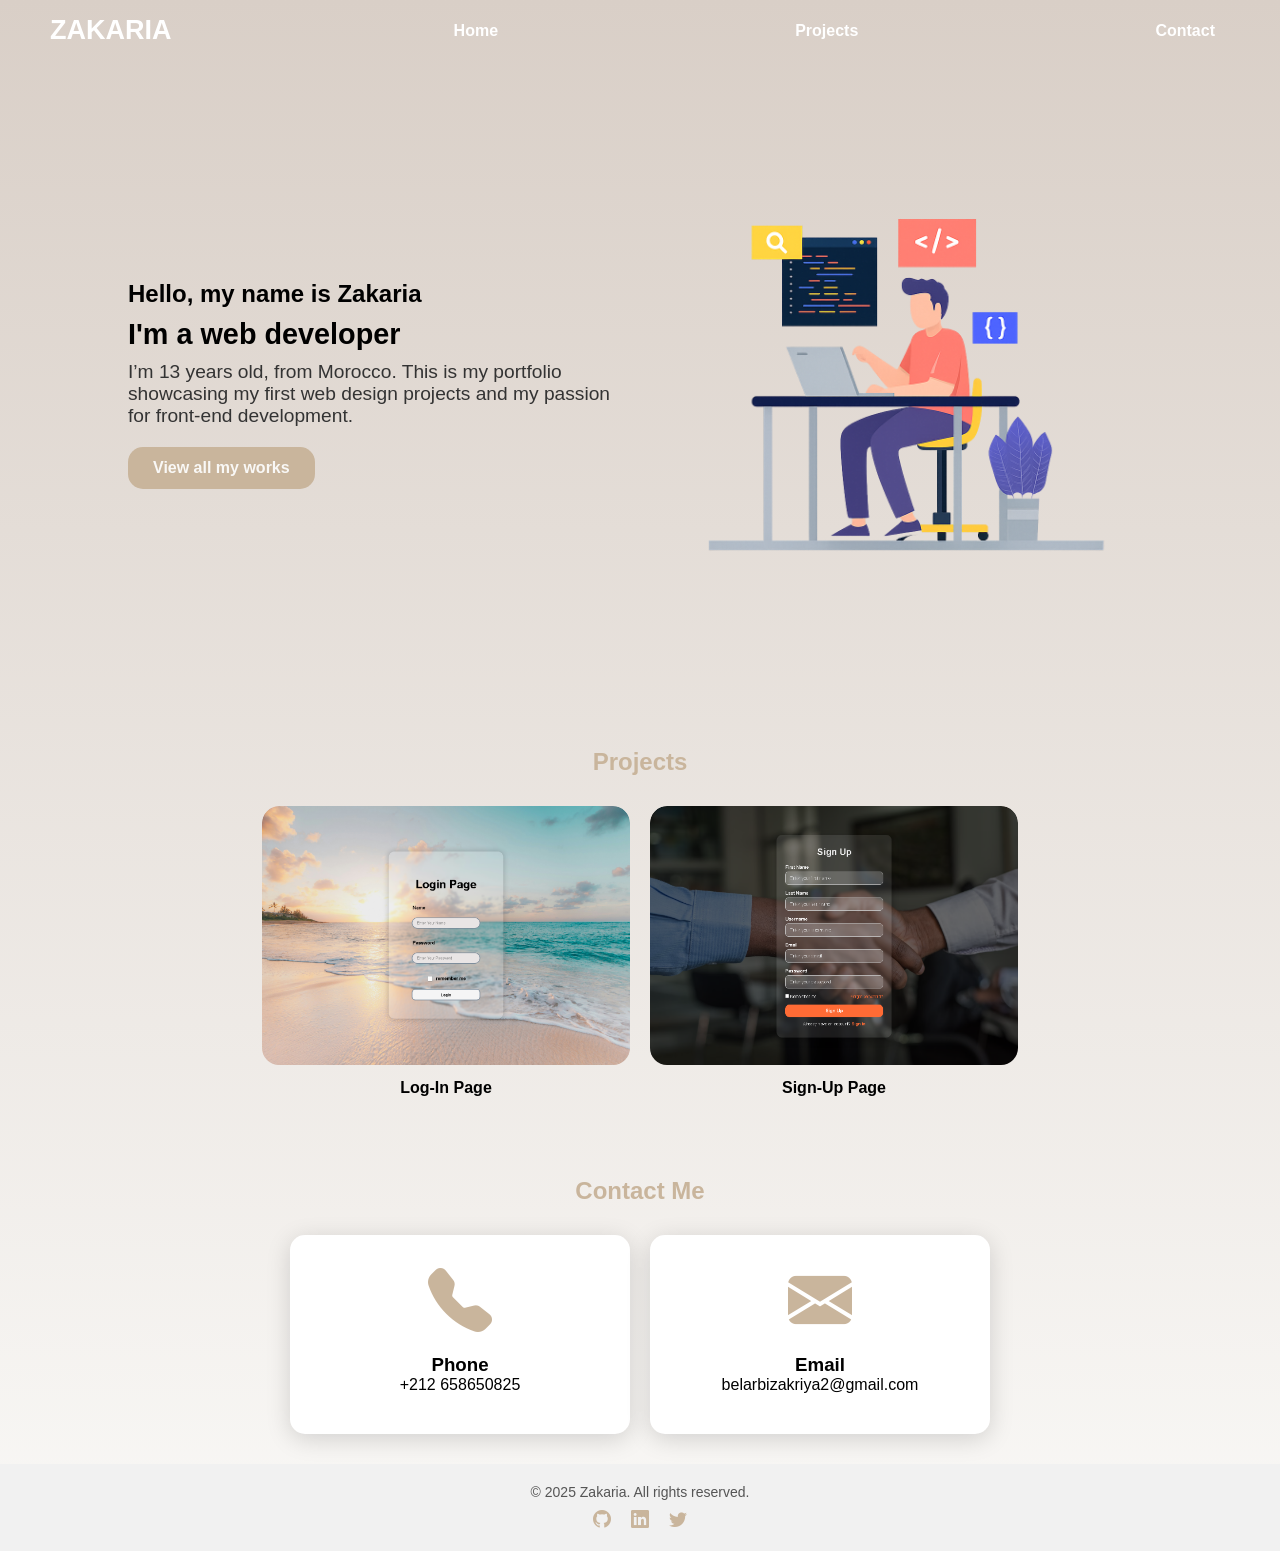
==== index.html @ d69628ea "Add files via upload" ====
<!DOCTYPE html>
<html lang="en">
  <head>
    <meta charset="UTF-8" />
    <meta name="viewport" content="width=device-width, initial-scale=1.0" />
    <title>Zakaria Portfolio</title>
    <meta
      name="description"
      content="Welcome to Zakaria Belarbi's portfolio – Web designer and front-end developer."
    />

    <!-- Google Fonts -->
    <link
      href="https://fonts.googleapis.com/css2?family=Poppins:wght@300;400;600&display=swap"
      rel="stylesheet"
    />

    <!-- Bootstrap Icons -->
    <link
      rel="stylesheet"
      href="https://cdn.jsdelivr.net/npm/bootstrap-icons@1.10.5/font/bootstrap-icons.css"
    />

    <!-- Custom CSS -->
    <link rel="stylesheet" href="style.css" />
  </head>
  <body>
    <div class="bigcontainer">
      <!-- Header -->
      <header>
        <nav>
          <ul class="smnav">
            <li class="logo">Zakaria</li>
            <li><a href="#Home" class="texte">Home</a></li>
            <li><a href="#Projects" class="texte">Projects</a></li>
            <li><a href="#Contact" class="texte">Contact</a></li>
          </ul>
        </nav>
      </header>

      <!-- Hero Section -->
      <section id="Home" class="section">
        <div class="texteandacc">
          <div class="text-content">
            <h1>Hello, my name is <span class="name">Zakaria</span></h1>
            <h3>I'm a web developer</h3>
            <p>
              I’m 13 years old, from Morocco. This is my portfolio showcasing
              my first web design projects and my passion for front-end
              development.
            </p>
            <a href="#Projects" class="mainbtn">View all my works</a>
          </div>

          <div class="image-content">
            <img
              class="img"
              src="ChatGPT Image 9 نوفمبر 2025، 12_27_28 م.png"
              alt="Zakaria Belarbi Portfolio Image"
            />
          </div>
        </div>
      </section>

      <!-- Projects Section -->
      <section id="Projects" class="projects">
        <h2 class="title">Projects</h2>
        <div class="content">
          <div class="card">
            <div class="img">
              <img src="Capture.PNG" alt="Log-In Page" />
              <div class="project-info">
                <strong class="Project-Title">Log-In Page</strong>
              </div>
            </div>
          </div>

          <div class="card">
            <div class="img">
              <img src="nina.PNG" alt="Sign-In Page" />
              <div class="project-info">
                <strong class="Project-Title">Sign-Up Page</strong>
              </div>
            </div>
          </div>
        </div>
      </section>

      <!-- Contact Section -->
      <section id="Contact" class="card-contact">
        <h2 class="title">Contact Me</h2>
        <div class="content">
          <div class="Contactcard">
            <div class="icons"><i class="bi bi-telephone-fill"></i></div>
            <div class="project-info">
              <h3>Phone</h3>
              <p>+212 658650825</p>
            </div>
          </div>

          <div class="Contactcard">
            <div class="icons"><i class="bi bi-envelope-fill"></i></div>
            <div class="project-info">
              <h3>Email</h3>
              <p>belarbizakriya2@gmail.com</p>
            </div>
          </div>
        </div>
      </section>

      <!-- Footer -->
      <footer>
        <div class="footer-content">
          <p>© 2025 Zakaria. All rights reserved.</p>
          <div class="social-icons">
            <a href="https://github.com/yourusername" target="_blank"
              ><i class="bi bi-github"></i
            ></a>
            <a href="https://linkedin.com/in/yourusername" target="_blank"
              ><i class="bi bi-linkedin"></i
            ></a>
            <a href="https://twitter.com/yourusername" target="_blank"
              ><i class="bi bi-twitter"></i
            ></a>
          </div>
        </div>
      </footer>
    </div>
  </body>
</html>
---- style.css ----
/* Reset */
* {
  margin: 0;
  padding: 0;
  box-sizing: border-box;
  text-decoration: none;
  font-family: Arial, Helvetica, sans-serif;
}

/* Body */
html, body {
  height: 100%;
}

.bigcontainer {
  min-height: 100%;
  display: flex;
  flex-direction: column;
  background: linear-gradient(#d9cfc7, #f9f8f6);
}

/* Navigation */
.smnav {
  display: flex;
  justify-content: space-between;
  align-items: center;
  padding: 15px 50px;
  border-radius: 0 0 15px 15px;
  list-style: none;
}

.smnav .logo {
  font-size: 27px;
  font-weight: bold;
  color: white;
  text-transform: uppercase;
}

.smnav .texte {
  color: white;
  font-weight: bold;
  padding: 10px 15px;
  border-radius: 10px;
  transition: 0.4s;
}

.smnav .texte:hover {
  background-color: #efe9e3;
  color: #333;
}

/* Hero Section */
.section {
  padding: 80px 10%;
  flex: 1;
}

.texteandacc {
  display: flex;
  justify-content: space-between;
  align-items: center;
  gap: 50px;
  flex-wrap: wrap;
}

.text-content {
  flex: 1;
  min-width: 280px;
}

.text-content h2 {
  font-size: 2.5rem;
}

.text-content h2 span {
  color: #c9b59c;
}

.text-content h3 {
  font-size: 1.8rem;
  margin: 10px 0;
}

.text-content p {
  font-size: 1.2rem;
  margin-bottom: 20px;
  color: #333;
}

.mainbtn {
  display: inline-block;
  padding: 12px 25px;
  background-color: #c9b59c;
  color: #f9f8f6;
  font-weight: bold;
  border-radius: 15px;
  transition: 0.35s;
}

.mainbtn:hover {
  background-color: rgb(217, 210, 199);
  transform: scale(1.1);
  color: black;
}

.image-content {
  flex: 1;
  display: flex;
  justify-content: center;
}

.image-content .img {
  max-width: 500px;
  width: 100%;
  border-radius: 15px;
}

/* Projects */
.title {
  display: flex;
  justify-content: center;
  align-items: center;
  color: #c9b59c;
  margin-top: 40px;
}

.content {
  display: flex;
  justify-content: center;
  flex-wrap: wrap;
  gap: 20px;
  margin: 30px 0;
}

.card {
  border: none;
  min-height: 14em;
  width: 23em;
  overflow: hidden;
  border-radius: 17px;
  transition: 0.7s ease;
}

.card:hover {
  transform: scale(1.05);
}

.card .img img {
  width: 100%;
  border-radius: 17px;
}

.Project-Title {
  margin: 10px;
  padding: 10px;
  font-weight: bold;
  text-align: center;
}

/* Contact */
.Contactcard {
  background-color: white;
  width: 21.25em;
  box-shadow: 0 5px 25px rgba(0,0,0,0.15);
  border-radius: 15px;
  padding: 30px;
  transition: 0.7s ease;
}

.Contactcard:hover {
  transform: scale(1.05);
}

.icons {
  font-size: 4rem;
  color: #C9B59C;  
  text-align: center;
  margin-bottom: 10px;
}

.project-info {
  text-align: center;
  margin: 5px;
  padding: 5px;
}

/* Footer */
footer {
  background-color: #f1f1f1;
  padding: 20px 0;
  text-align: center;
  margin-top: auto;
}

footer p {
  margin: 0;
  font-size: 14px;
  color: #555;
}

footer .social-icons {
  margin-top: 10px;
}

footer .social-icons a {
  margin: 0 8px;
  color: #C9B59C;
  font-size: 18px;
  transition: transform 0.3s, color 0.3s;
}

footer .social-icons a:hover {
  color: #8b6b3b;
  transform: scale(1.2);
}

/* Responsive Media Queries */
@media (max-width: 1024px) {
  .texteandacc {
    flex-direction: column-reverse;
    text-align: center;
  }

  .smnav {
    flex-direction: column;
    gap: 10px;
  }

  .card, .Contactcard {
    width: 90%;
    margin: 10px 0;
  }

  .text-content h2 {
    font-size: 2rem;
  }

  .text-content h3 {
    font-size: 1.5rem;
  }

  .text-content p {
    font-size: 1rem;
  }
}

@media (max-width: 600px) {
  .smnav .texte {
    padding: 8px 10px;
    font-size: 14px;
  }

  .text-content h2 {
    font-size: 1.6rem;
  }

  .text-content h3 {
    font-size: 1.2rem;
  }

  .mainbtn {
    padding: 10px 20px;
    font-size: 14px;
  }

  .icons {
    font-size: 3rem;
  }
}
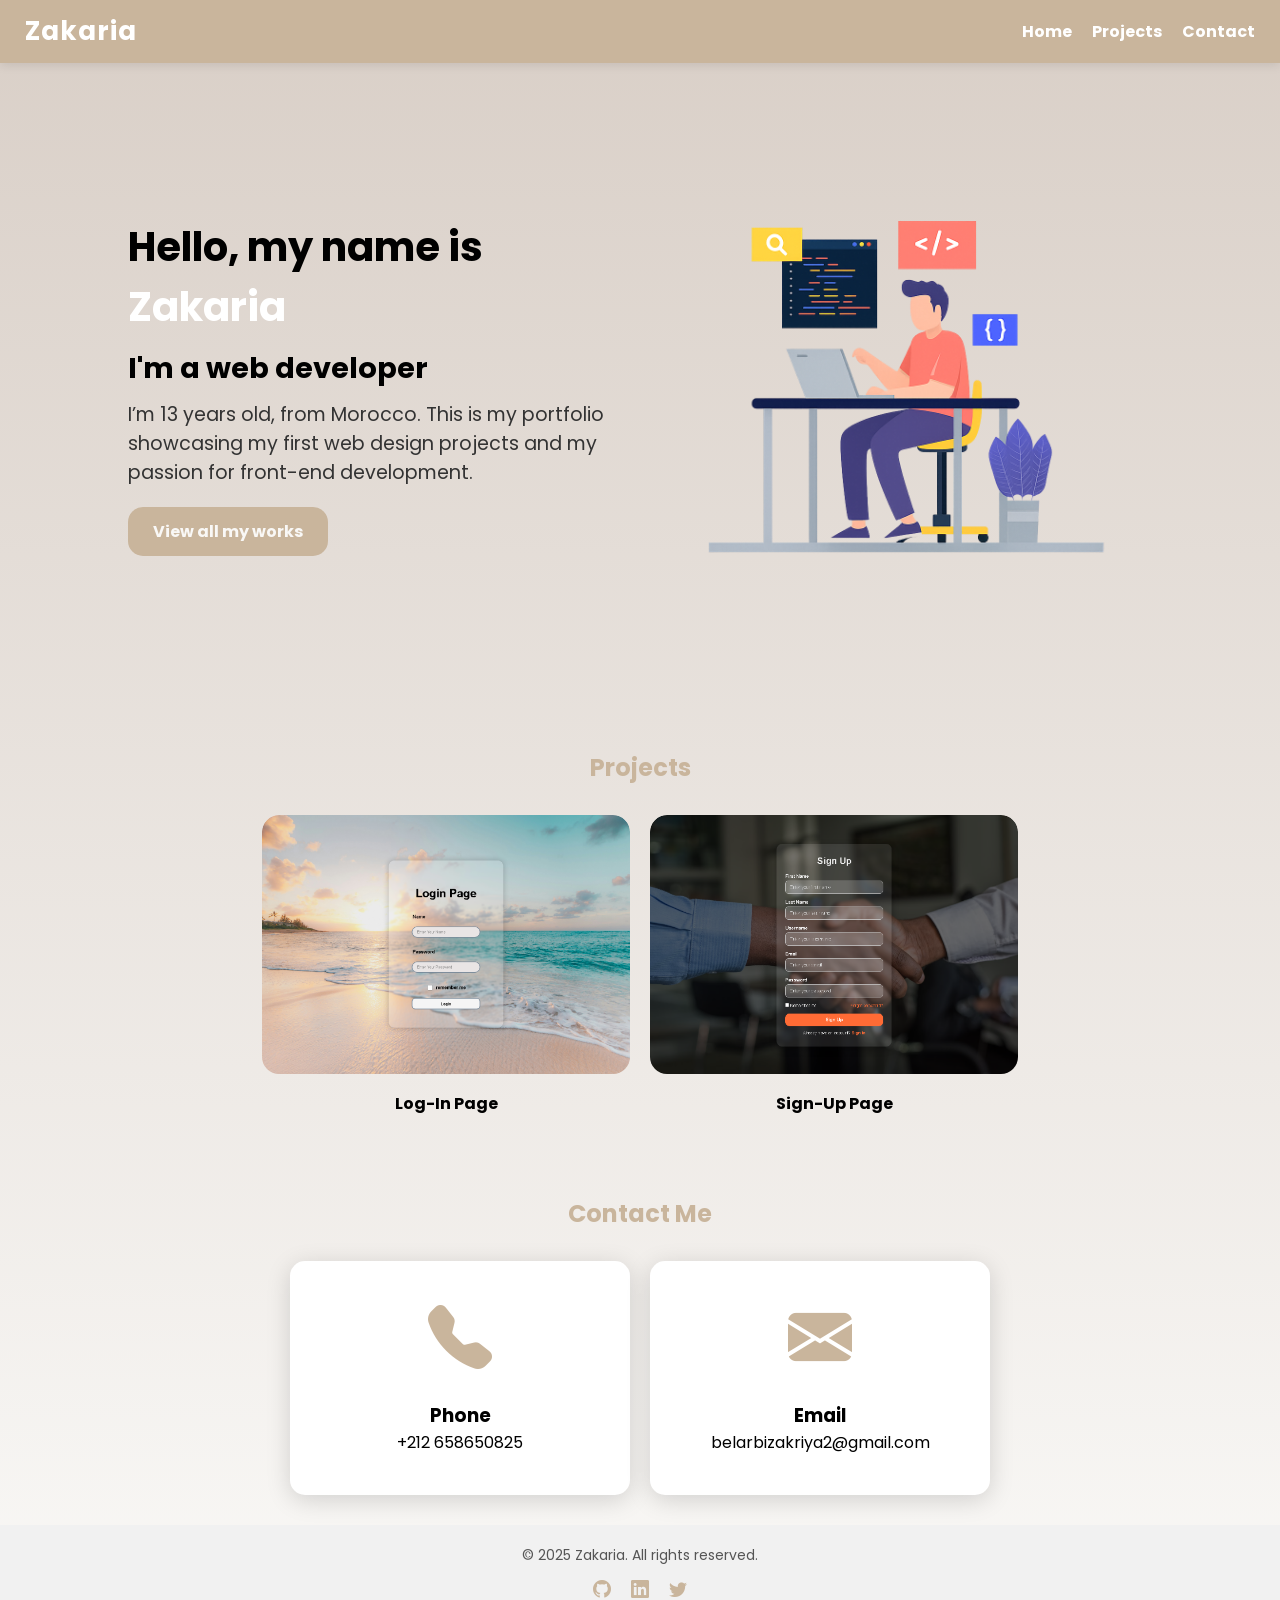
==== commit 393491a7: "Add files via upload" ====
--- a/index.html
+++ b/index.html
@@ -26,15 +26,20 @@
   </head>
   <body>
     <div class="bigcontainer">
-      <!-- Header -->
+      <!-- Header / Navbar -->
       <header>
-        <nav>
-          <ul class="smnav">
-            <li class="logo">Zakaria</li>
-            <li><a href="#Home" class="texte">Home</a></li>
-            <li><a href="#Projects" class="texte">Projects</a></li>
-            <li><a href="#Contact" class="texte">Contact</a></li>
-          </ul>
+        <nav class="navbar">
+          <div class="nav-container">
+            <span class="logo">Zakaria</span>
+            <button class="menu-toggle" id="menu-toggle">
+              <i class="bi bi-list"></i>
+            </button>
+            <ul class="nav-links" id="nav-links">
+              <li><a href="#Home" class="texte">Home</a></li>
+              <li><a href="#Projects" class="texte">Projects</a></li>
+              <li><a href="#Contact" class="texte">Contact</a></li>
+            </ul>
+          </div>
         </nav>
       </header>
 
@@ -126,5 +131,15 @@
         </div>
       </footer>
     </div>
+
+    <!-- Toggle menu script -->
+    <script>
+      const menuToggle = document.getElementById("menu-toggle");
+      const navLinks = document.getElementById("nav-links");
+
+      menuToggle.addEventListener("click", () => {
+        navLinks.classList.toggle("show");
+      });
+    </script>
   </body>
 </html>
--- a/style.css
+++ b/style.css
@@ -1,13 +1,13 @@
-/* Reset */
+/* ================== Reset ================== */
 * {
   margin: 0;
   padding: 0;
   box-sizing: border-box;
   text-decoration: none;
-  font-family: Arial, Helvetica, sans-serif;
-}
-
-/* Body */
+  font-family: 'Poppins', sans-serif;
+}
+
+/* ================== Body ================== */
 html, body {
   height: 100%;
 }
@@ -19,37 +19,124 @@
   background: linear-gradient(#d9cfc7, #f9f8f6);
 }
 
-/* Navigation */
-.smnav {
+/* ================== Navbar ================== */
+.navbar {
+  background: #c9b59c;
+  position: sticky;
+  top: 0;
+  width: 100%;
+  z-index: 999;
+  box-shadow: 0 2px 10px rgba(0,0,0,0.1);
+}
+
+.nav-container {
   display: flex;
   justify-content: space-between;
   align-items: center;
-  padding: 15px 50px;
-  border-radius: 0 0 15px 15px;
+  padding: 12px 25px;
+}
+
+.logo {
+  font-size: 26px;
+  font-weight: bold;
+  color: #fff;
+  letter-spacing: 1px;
+}
+
+/* ===== Menu toggle button ===== */
+.menu-toggle {
+  width: 35px;
+  height: 28px;
+  position: relative;
+  display: none;
+  flex-direction: column;
+  justify-content: space-between;
+  cursor: pointer;
+  background: none;
+  border: none;
+  z-index: 1000;
+}
+
+.menu-toggle .bar {
+  width: 100%;
+  height: 4px;
+  background-color: white;
+  border-radius: 3px;
+  transition: 0.3s ease;
+}
+
+/* ===== Animation when active (☰ → ✖) ===== */
+.menu-toggle.active .bar:nth-child(1) {
+  transform: translateY(12px) rotate(45deg);
+}
+
+.menu-toggle.active .bar:nth-child(2) {
+  opacity: 0;
+}
+
+.menu-toggle.active .bar:nth-child(3) {
+  transform: translateY(-12px) rotate(-45deg);
+}
+
+/* ===== Navigation links ===== */
+.nav-links {
   list-style: none;
-}
-
-.smnav .logo {
-  font-size: 27px;
-  font-weight: bold;
-  color: white;
-  text-transform: uppercase;
-}
-
-.smnav .texte {
+  display: flex;
+  gap: 20px;
+}
+
+.nav-links li a {
   color: white;
   font-weight: bold;
-  padding: 10px 15px;
-  border-radius: 10px;
-  transition: 0.4s;
-}
-
-.smnav .texte:hover {
-  background-color: #efe9e3;
+  transition: 0.3s;
+}
+
+.nav-links li a:hover {
   color: #333;
-}
-
-/* Hero Section */
+  background: #efe9e3;
+  padding: 8px 15px;
+  border-radius: 8px;
+}
+
+/* ================== Responsive Navbar ================== */
+@media (max-width: 768px) {
+  .menu-toggle {
+    display: flex;
+  }
+
+  .nav-links {
+    position: absolute;
+    top: 65px;
+    right: 0;
+    background: rgba(201, 181, 156, 0.95);
+    width: 100%;
+    flex-direction: column;
+    align-items: center;
+    gap: 15px;
+    padding: 20px 0;
+    display: none;
+    border-radius: 0 0 15px 15px;
+    backdrop-filter: blur(10px);
+  }
+
+  .nav-links.show {
+    display: flex;
+    animation: slideDown 0.3s ease-in-out;
+  }
+
+  @keyframes slideDown {
+    from {
+      opacity: 0;
+      transform: translateY(-10px);
+    }
+    to {
+      opacity: 1;
+      transform: translateY(0);
+    }
+  }
+}
+
+/* ================== Hero Section ================== */
 .section {
   padding: 80px 10%;
   flex: 1;
@@ -68,12 +155,12 @@
   min-width: 280px;
 }
 
-.text-content h2 {
+.text-content h1 {
   font-size: 2.5rem;
 }
 
-.text-content h2 span {
-  color: #c9b59c;
+.name {
+  color: white;
 }
 
 .text-content h3 {
@@ -115,7 +202,7 @@
   border-radius: 15px;
 }
 
-/* Projects */
+/* ================== Projects ================== */
 .title {
   display: flex;
   justify-content: center;
@@ -157,7 +244,7 @@
   text-align: center;
 }
 
-/* Contact */
+/* ================== Contact ================== */
 .Contactcard {
   background-color: white;
   width: 21.25em;
@@ -173,7 +260,7 @@
 
 .icons {
   font-size: 4rem;
-  color: #C9B59C;  
+  color: #C9B59C;
   text-align: center;
   margin-bottom: 10px;
 }
@@ -184,7 +271,7 @@
   padding: 5px;
 }
 
-/* Footer */
+/* ================== Footer ================== */
 footer {
   background-color: #f1f1f1;
   padding: 20px 0;
@@ -214,24 +301,19 @@
   transform: scale(1.2);
 }
 
-/* Responsive Media Queries */
+/* ================== Responsiveness ================== */
 @media (max-width: 1024px) {
   .texteandacc {
     flex-direction: column-reverse;
     text-align: center;
   }
 
-  .smnav {
-    flex-direction: column;
-    gap: 10px;
-  }
-
   .card, .Contactcard {
     width: 90%;
     margin: 10px 0;
   }
 
-  .text-content h2 {
+  .text-content h1 {
     font-size: 2rem;
   }
 
@@ -245,19 +327,6 @@
 }
 
 @media (max-width: 600px) {
-  .smnav .texte {
-    padding: 8px 10px;
-    font-size: 14px;
-  }
-
-  .text-content h2 {
-    font-size: 1.6rem;
-  }
-
-  .text-content h3 {
-    font-size: 1.2rem;
-  }
-
   .mainbtn {
     padding: 10px 20px;
     font-size: 14px;
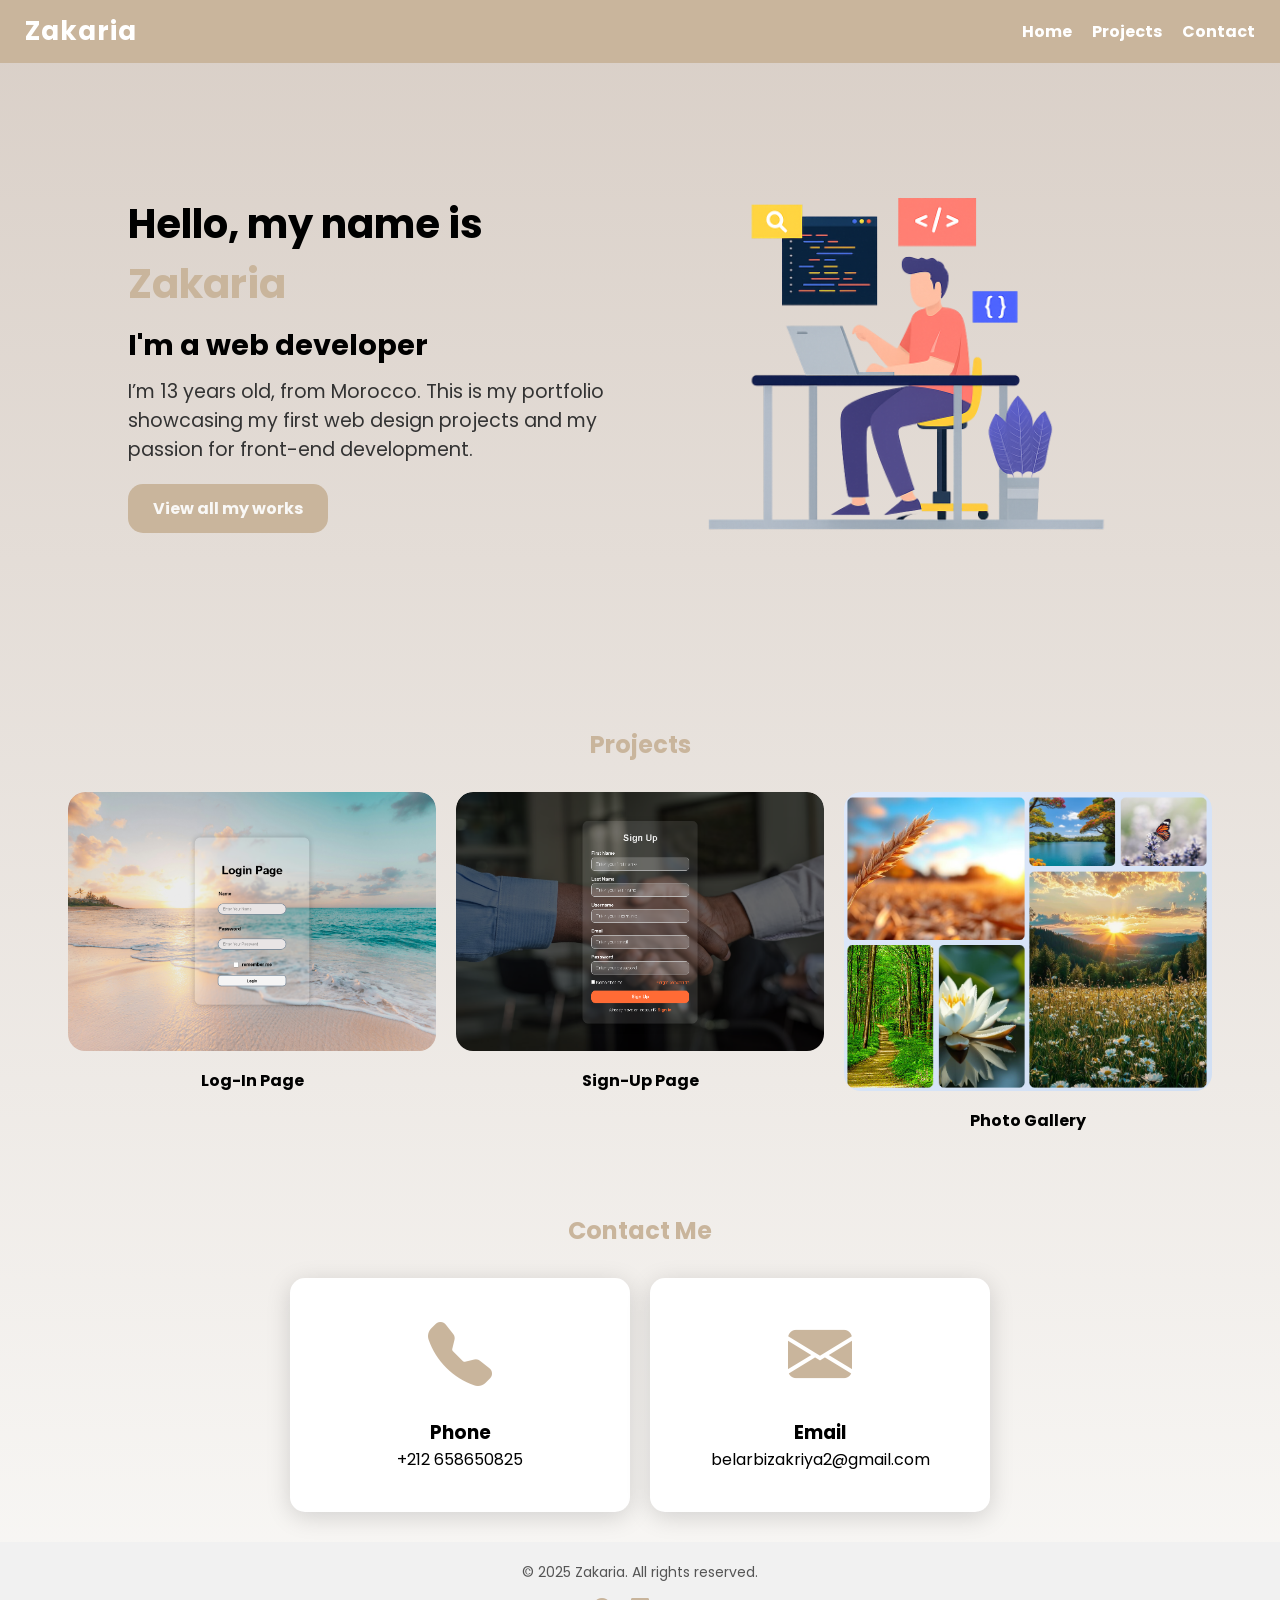
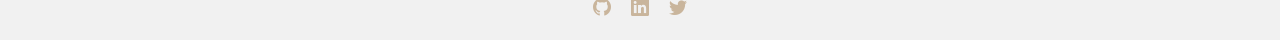
==== commit f96afe32: "Add files via upload" ====
--- a/index.html
+++ b/index.html
@@ -3,10 +3,10 @@
   <head>
     <meta charset="UTF-8" />
     <meta name="viewport" content="width=device-width, initial-scale=1.0" />
-    <title>Zakaria Portfolio</title>
+    <title>Zakaria Belarbi | Portfolio</title>
     <meta
       name="description"
-      content="Welcome to Zakaria Belarbi's portfolio – Web designer and front-end developer."
+      content="Zakaria Belarbi - Front-end web developer portfolio showcasing web design projects and creative skills."
     />
 
     <!-- Google Fonts -->
@@ -28,7 +28,7 @@
     <div class="bigcontainer">
       <!-- Header / Navbar -->
       <header>
-        <nav class="navbar">
+        <nav class="navbar" id="navbar">
           <div class="nav-container">
             <span class="logo">Zakaria</span>
             <button class="menu-toggle" id="menu-toggle">
@@ -50,8 +50,8 @@
             <h1>Hello, my name is <span class="name">Zakaria</span></h1>
             <h3>I'm a web developer</h3>
             <p>
-              I’m 13 years old, from Morocco. This is my portfolio showcasing
-              my first web design projects and my passion for front-end
+              I’m 13 years old, from Morocco. This is my portfolio showcasing my
+              first web design projects and my passion for front-end
               development.
             </p>
             <a href="#Projects" class="mainbtn">View all my works</a>
@@ -85,6 +85,15 @@
               <img src="nina.PNG" alt="Sign-In Page" />
               <div class="project-info">
                 <strong class="Project-Title">Sign-Up Page</strong>
+              </div>
+            </div>
+          </div>
+
+          <div class="card">
+            <div class="img">
+              <img src="Capt2321312ure.PNG" alt="Photo Gallery" />
+              <div class="project-info">
+                <strong class="Project-Title">Photo Gallery</strong>
               </div>
             </div>
           </div>
@@ -132,14 +141,23 @@
       </footer>
     </div>
 
-    <!-- Toggle menu script -->
+    <!-- Toggle menu + Navbar Scroll Effect -->
     <script>
       const menuToggle = document.getElementById("menu-toggle");
       const navLinks = document.getElementById("nav-links");
+      const navbar = document.getElementById("navbar");
 
       menuToggle.addEventListener("click", () => {
         navLinks.classList.toggle("show");
       });
+
+      window.addEventListener("scroll", () => {
+        if (window.scrollY > 50) {
+          navbar.classList.add("scrolled");
+        } else {
+          navbar.classList.remove("scrolled");
+        }
+      });
     </script>
   </body>
 </html>
--- a/style.css
+++ b/style.css
@@ -7,6 +7,11 @@
   font-family: 'Poppins', sans-serif;
 }
 
+/* Scroll behavior */
+html {
+  scroll-behavior: smooth;
+}
+
 /* ================== Body ================== */
 html, body {
   height: 100%;
@@ -22,11 +27,18 @@
 /* ================== Navbar ================== */
 .navbar {
   background: #c9b59c;
-  position: sticky;
+  position: fixed; /* يجعلها تنزل معك */
   top: 0;
+  left: 0;
   width: 100%;
   z-index: 999;
-  box-shadow: 0 2px 10px rgba(0,0,0,0.1);
+  transition: background 0.3s, box-shadow 0.3s;
+}
+
+.navbar.scrolled {
+  background: rgba(201, 181, 156, 0.95);
+  box-shadow: 0 2px 15px rgba(0, 0, 0, 0.15);
+  backdrop-filter: blur(6px);
 }
 
 .nav-container {
@@ -45,8 +57,8 @@
 
 /* ===== Menu toggle button ===== */
 .menu-toggle {
-  width: 35px;
-  height: 28px;
+  width: 45px;
+  height: 36px;
   position: relative;
   display: none;
   flex-direction: column;
@@ -55,27 +67,7 @@
   background: none;
   border: none;
   z-index: 1000;
-}
-
-.menu-toggle .bar {
-  width: 100%;
-  height: 4px;
-  background-color: white;
-  border-radius: 3px;
-  transition: 0.3s ease;
-}
-
-/* ===== Animation when active (☰ → ✖) ===== */
-.menu-toggle.active .bar:nth-child(1) {
-  transform: translateY(12px) rotate(45deg);
-}
-
-.menu-toggle.active .bar:nth-child(2) {
-  opacity: 0;
-}
-
-.menu-toggle.active .bar:nth-child(3) {
-  transform: translateY(-12px) rotate(-45deg);
+  font-size: 1.4rem;
 }
 
 /* ===== Navigation links ===== */
@@ -138,7 +130,7 @@
 
 /* ================== Hero Section ================== */
 .section {
-  padding: 80px 10%;
+  padding: 120px 10% 80px; /* زيادة لأن النافبار ثابت */
   flex: 1;
 }
 
@@ -160,7 +152,7 @@
 }
 
 .name {
-  color: white;
+  color: #c9b59c;
 }
 
 .text-content h3 {
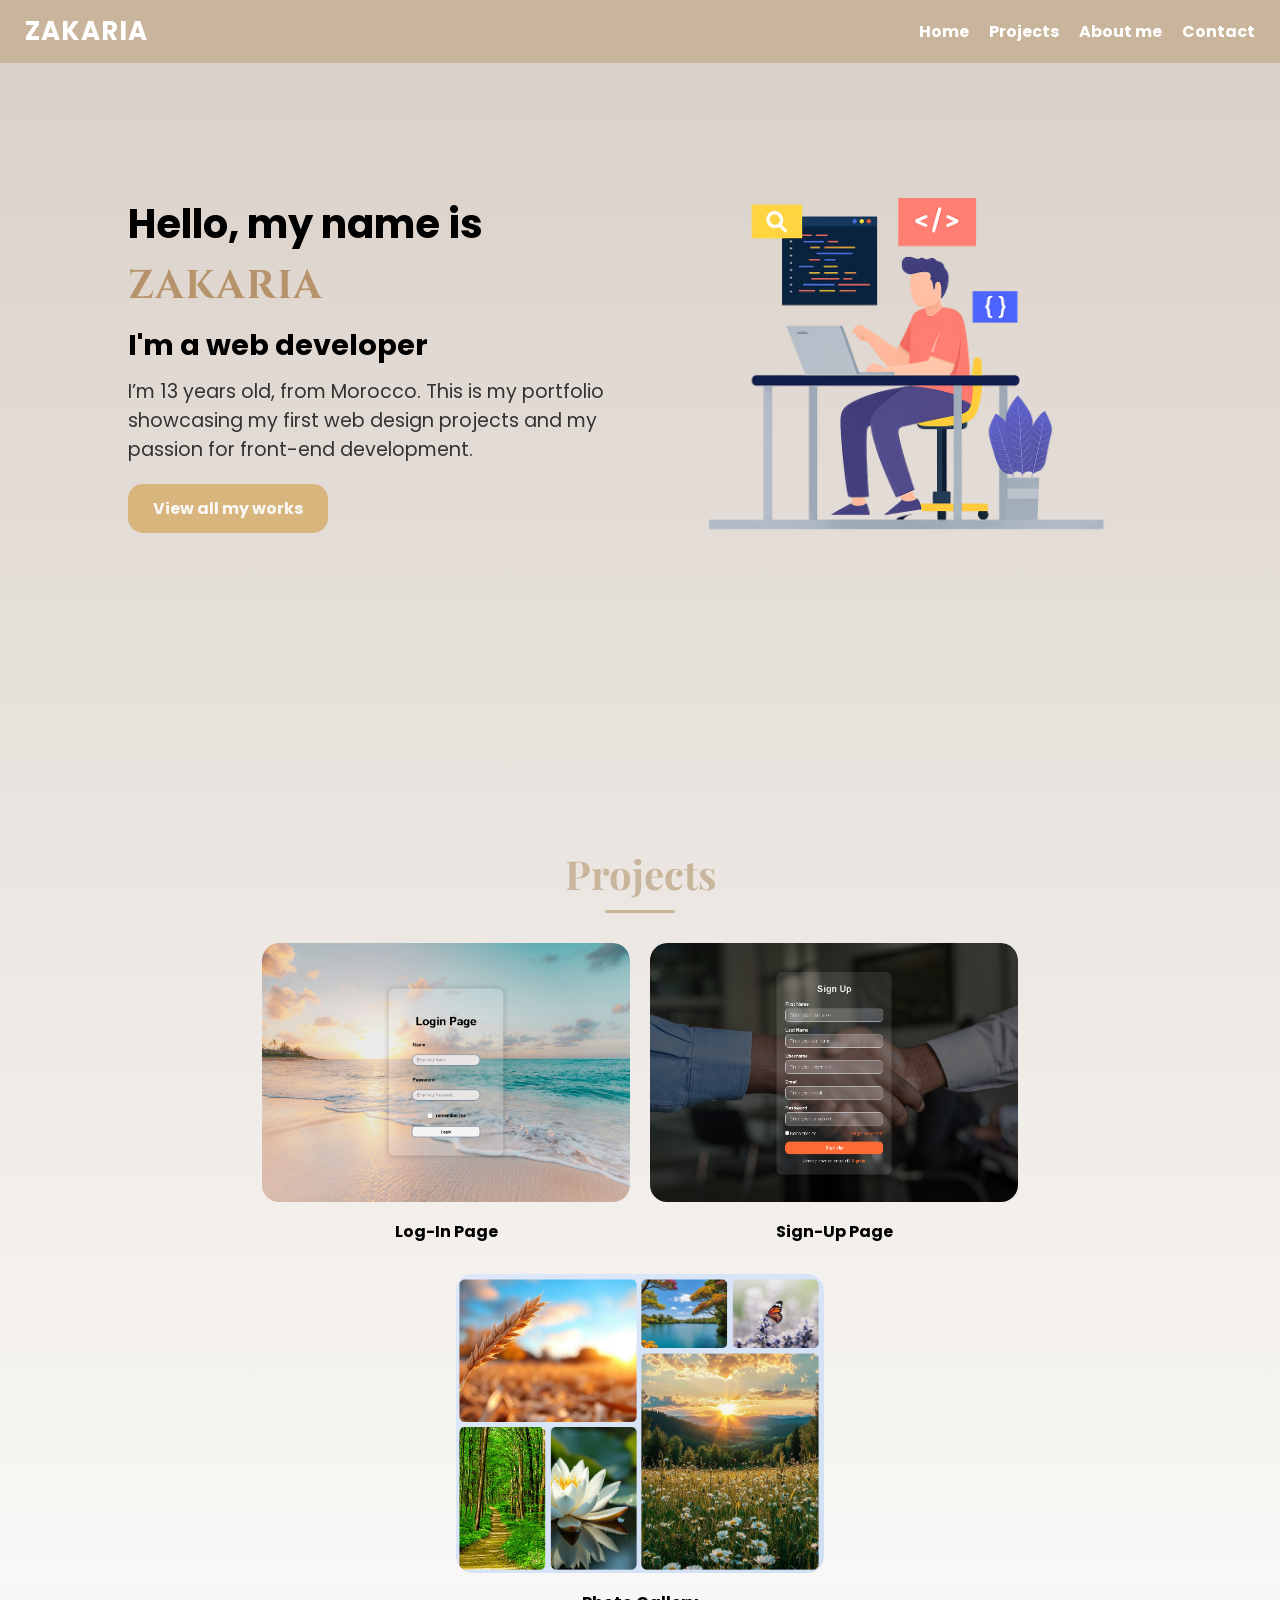
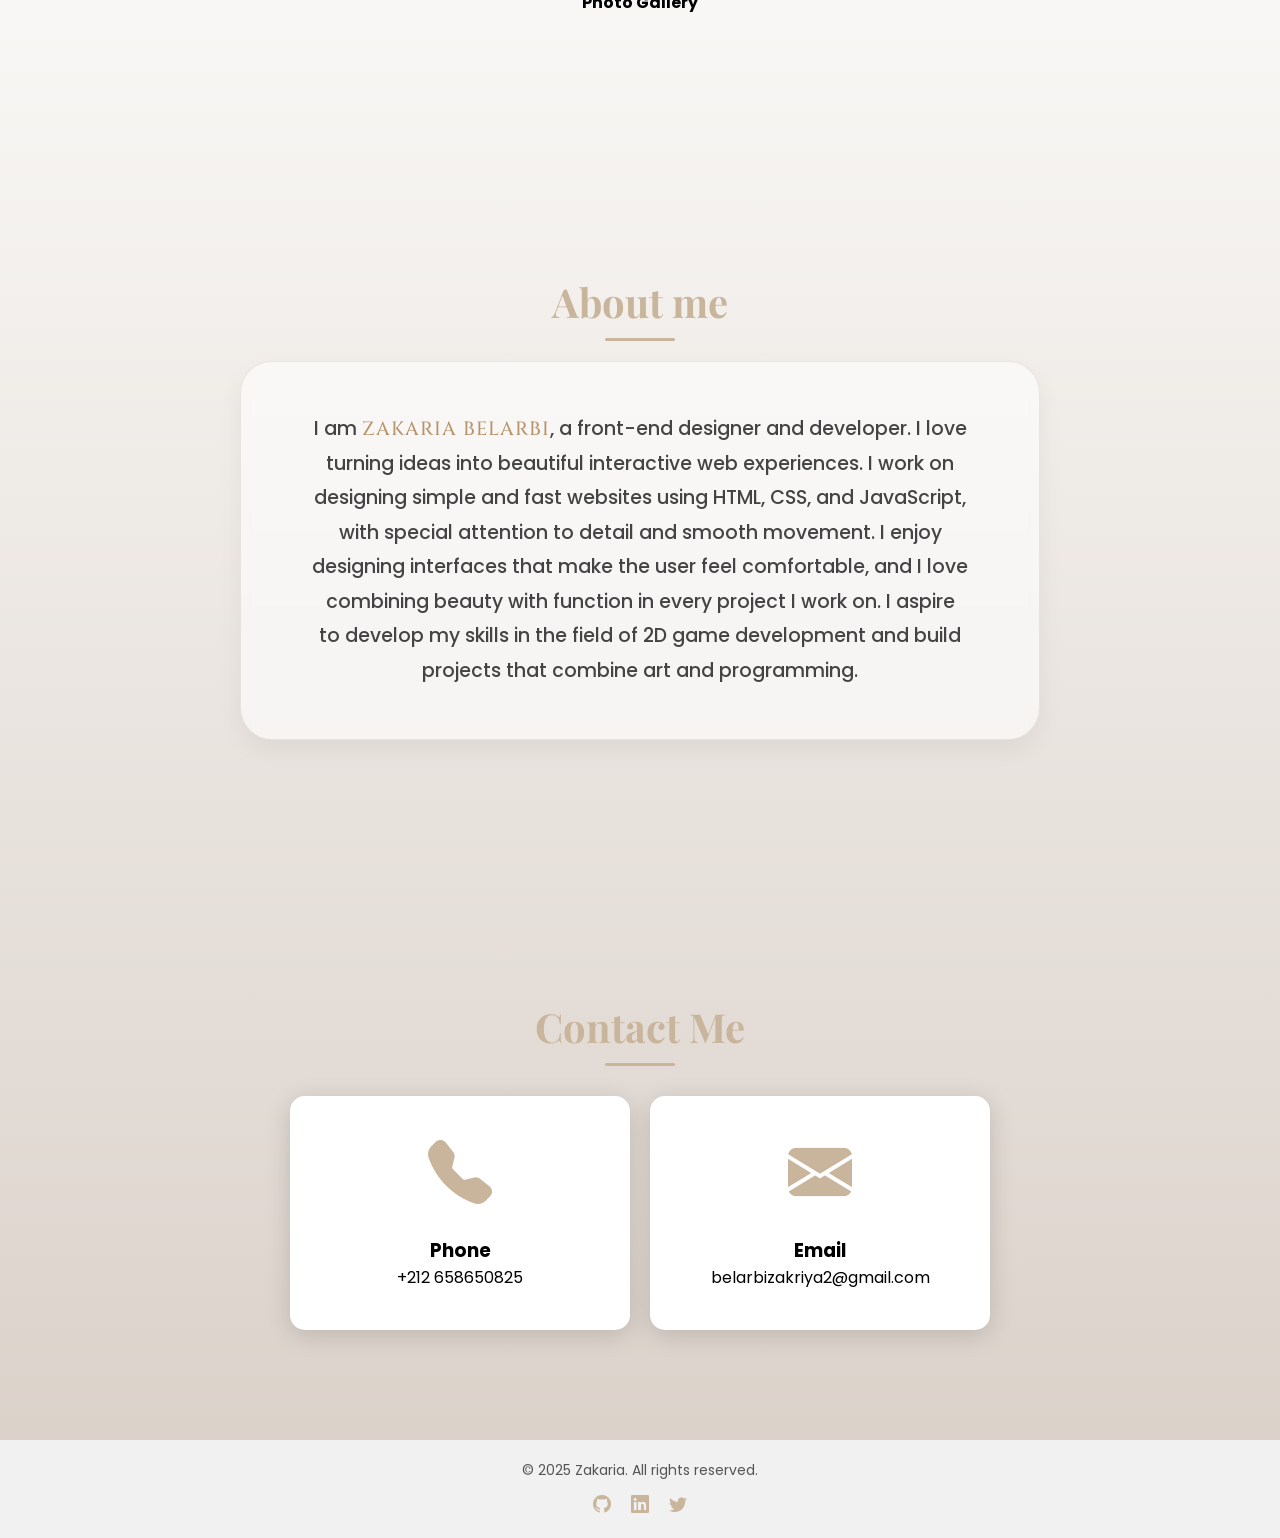
==== commit e8bd0c64: "Add files via upload" ====
--- a/index.html
+++ b/index.html
@@ -11,7 +11,7 @@
 
     <!-- Google Fonts -->
     <link
-      href="https://fonts.googleapis.com/css2?family=Poppins:wght@300;400;600&display=swap"
+      href="https://fonts.googleapis.com/css2?family=Poppins:wght@300;400;500;600&family=Playfair+Display&family=Cinzel&display=swap"
       rel="stylesheet"
     />
 
@@ -26,18 +26,19 @@
   </head>
   <body>
     <div class="bigcontainer">
-      <!-- Header / Navbar -->
+      <!-- Navbar -->
       <header>
         <nav class="navbar" id="navbar">
           <div class="nav-container">
-            <span class="logo">Zakaria</span>
+            <span class="logo">ZAKARIA</span>
             <button class="menu-toggle" id="menu-toggle">
               <i class="bi bi-list"></i>
             </button>
             <ul class="nav-links" id="nav-links">
-              <li><a href="#Home" class="texte">Home</a></li>
-              <li><a href="#Projects" class="texte">Projects</a></li>
-              <li><a href="#Contact" class="texte">Contact</a></li>
+              <li><a href="#Home">Home</a></li>
+              <li><a href="#Projects">Projects</a></li>
+              <li><a href="#Aboutme">About me</a></li>
+              <li><a href="#Contact">Contact</a></li>
             </ul>
           </div>
         </nav>
@@ -47,7 +48,7 @@
       <section id="Home" class="section">
         <div class="texteandacc">
           <div class="text-content">
-            <h1>Hello, my name is <span class="name">Zakaria</span></h1>
+            <h1>Hello, my name is <span class="name">ZAKARIA</span></h1>
             <h3>I'm a web developer</h3>
             <p>
               I’m 13 years old, from Morocco. This is my portfolio showcasing my
@@ -56,11 +57,10 @@
             </p>
             <a href="#Projects" class="mainbtn">View all my works</a>
           </div>
-
           <div class="image-content">
             <img
               class="img"
-              src="ChatGPT Image 9 نوفمبر 2025، 12_27_28 م.png"
+              src="a3adi.png"
               alt="Zakaria Belarbi Portfolio Image"
             />
           </div>
@@ -68,7 +68,7 @@
       </section>
 
       <!-- Projects Section -->
-      <section id="Projects" class="projects">
+      <section id="Projects" class="projects section">
         <h2 class="title">Projects</h2>
         <div class="content">
           <div class="card">
@@ -79,7 +79,6 @@
               </div>
             </div>
           </div>
-
           <div class="card">
             <div class="img">
               <img src="nina.PNG" alt="Sign-In Page" />
@@ -88,7 +87,6 @@
               </div>
             </div>
           </div>
-
           <div class="card">
             <div class="img">
               <img src="Capt2321312ure.PNG" alt="Photo Gallery" />
@@ -100,8 +98,31 @@
         </div>
       </section>
 
+      <!-- About Me Section -->
+      <section id="Aboutme" class="Aboutme section">
+        <h2 class="title">About me</h2>
+        <div>
+          <p>
+            I am <span class="name">ZAKARIA BELARBI</span>, a front-end designer
+            and developer. I love <br />
+            turning ideas into beautiful interactive web experiences. I work on
+            <br />
+            designing simple and fast websites using HTML, CSS, and JavaScript,
+            <br />
+            with special attention to detail and smooth movement. I enjoy <br />
+            designing interfaces that make the user feel comfortable, and I love
+            <br />
+            combining beauty with function in every project I work on. I aspire
+            <br />
+            to develop my skills in the field of 2D game development and build
+            <br />
+            projects that combine art and programming. <br />
+          </p>
+        </div>
+      </section>
+
       <!-- Contact Section -->
-      <section id="Contact" class="card-contact">
+      <section id="Contact" class="card-contact section">
         <h2 class="title">Contact Me</h2>
         <div class="content">
           <div class="Contactcard">
@@ -111,7 +132,6 @@
               <p>+212 658650825</p>
             </div>
           </div>
-
           <div class="Contactcard">
             <div class="icons"><i class="bi bi-envelope-fill"></i></div>
             <div class="project-info">
@@ -127,37 +147,51 @@
         <div class="footer-content">
           <p>© 2025 Zakaria. All rights reserved.</p>
           <div class="social-icons">
-            <a href="https://github.com/yourusername" target="_blank"
-              ><i class="bi bi-github"></i
-            ></a>
-            <a href="https://linkedin.com/in/yourusername" target="_blank"
-              ><i class="bi bi-linkedin"></i
-            ></a>
-            <a href="https://twitter.com/yourusername" target="_blank"
-              ><i class="bi bi-twitter"></i
-            ></a>
+            <a href="#"><i class="bi bi-github"></i></a>
+            <a href="#"><i class="bi bi-linkedin"></i></a>
+            <a href="#"><i class="bi bi-twitter"></i></a>
           </div>
         </div>
       </footer>
+
+      <!-- Scroll To Top Button -->
+      <button id="toTop"><i class="bi bi-arrow-up"></i></button>
     </div>
 
-    <!-- Toggle menu + Navbar Scroll Effect -->
+    <!-- Scripts -->
     <script>
+      // Navbar toggle
       const menuToggle = document.getElementById("menu-toggle");
       const navLinks = document.getElementById("nav-links");
       const navbar = document.getElementById("navbar");
-
       menuToggle.addEventListener("click", () => {
         navLinks.classList.toggle("show");
       });
 
+      // Scroll effects
+      const sections = document.querySelectorAll(".section");
+      const toTop = document.getElementById("toTop");
       window.addEventListener("scroll", () => {
-        if (window.scrollY > 50) {
-          navbar.classList.add("scrolled");
-        } else {
-          navbar.classList.remove("scrolled");
-        }
+        // Navbar scroll effect
+        if (window.scrollY > 50) navbar.classList.add("scrolled");
+        else navbar.classList.remove("scrolled");
+
+        // Scroll to top button
+        if (window.scrollY > 400) toTop.style.display = "block";
+        else toTop.style.display = "none";
+
+        // Fade-in sections
+        const triggerBottom = window.innerHeight * 0.85;
+        sections.forEach((section) => {
+          const sectionTop = section.getBoundingClientRect().top;
+          if (sectionTop < triggerBottom) section.classList.add("visible");
+        });
       });
+
+      // Scroll to top click
+      toTop.addEventListener("click", () =>
+        window.scrollTo({ top: 0, behavior: "smooth" })
+      );
     </script>
   </body>
 </html>
--- a/style.css
+++ b/style.css
@@ -4,98 +4,83 @@
   padding: 0;
   box-sizing: border-box;
   text-decoration: none;
-  font-family: 'Poppins', sans-serif;
-}
-
-/* Scroll behavior */
+  font-family: "Poppins", sans-serif;
+}
 html {
   scroll-behavior: smooth;
 }
 
 /* ================== Body ================== */
-html, body {
+html,
+body {
   height: 100%;
 }
-
 .bigcontainer {
   min-height: 100%;
   display: flex;
   flex-direction: column;
-  background: linear-gradient(#d9cfc7, #f9f8f6);
+  background: linear-gradient(#d9cfc7, #f9f8f6, #d9cfc7);
 }
 
 /* ================== Navbar ================== */
 .navbar {
   background: #c9b59c;
-  position: fixed; /* يجعلها تنزل معك */
+  position: fixed;
   top: 0;
   left: 0;
   width: 100%;
   z-index: 999;
-  transition: background 0.3s, box-shadow 0.3s;
-}
-
+  transition: 0.3s;
+}
 .navbar.scrolled {
   background: rgba(201, 181, 156, 0.95);
   box-shadow: 0 2px 15px rgba(0, 0, 0, 0.15);
   backdrop-filter: blur(6px);
 }
-
 .nav-container {
   display: flex;
   justify-content: space-between;
   align-items: center;
   padding: 12px 25px;
 }
-
 .logo {
   font-size: 26px;
   font-weight: bold;
   color: #fff;
   letter-spacing: 1px;
 }
-
-/* ===== Menu toggle button ===== */
 .menu-toggle {
+  display: none;
   width: 45px;
   height: 36px;
-  position: relative;
-  display: none;
+  background: none;
+  border: none;
+  cursor: pointer;
+  font-size: 1.4rem;
   flex-direction: column;
   justify-content: space-between;
-  cursor: pointer;
-  background: none;
-  border: none;
   z-index: 1000;
-  font-size: 1.4rem;
-}
-
-/* ===== Navigation links ===== */
+}
 .nav-links {
   list-style: none;
   display: flex;
   gap: 20px;
 }
-
 .nav-links li a {
   color: white;
   font-weight: bold;
   transition: 0.3s;
 }
-
 .nav-links li a:hover {
   color: #333;
   background: #efe9e3;
   padding: 8px 15px;
   border-radius: 8px;
 }
-
-/* ================== Responsive Navbar ================== */
 @media (max-width: 768px) {
   .menu-toggle {
     display: flex;
   }
-
   .nav-links {
     position: absolute;
     top: 65px;
@@ -110,12 +95,10 @@
     border-radius: 0 0 15px 15px;
     backdrop-filter: blur(10px);
   }
-
   .nav-links.show {
     display: flex;
     animation: slideDown 0.3s ease-in-out;
   }
-
   @keyframes slideDown {
     from {
       opacity: 0;
@@ -128,12 +111,20 @@
   }
 }
 
-/* ================== Hero Section ================== */
+/* ================== Sections ================== */
 .section {
-  padding: 120px 10% 80px; /* زيادة لأن النافبار ثابت */
+  padding: 120px 10% 80px;
   flex: 1;
-}
-
+  opacity: 0;
+  transform: translateY(50px);
+  transition: all 0.8s ease-out;
+}
+section.visible {
+  opacity: 1;
+  transform: translateY(0);
+}
+
+/* ================== Hero ================== */
 .texteandacc {
   display: flex;
   justify-content: space-between;
@@ -141,68 +132,67 @@
   gap: 50px;
   flex-wrap: wrap;
 }
-
 .text-content {
   flex: 1;
   min-width: 280px;
 }
-
 .text-content h1 {
   font-size: 2.5rem;
 }
-
-.name {
-  color: #c9b59c;
-}
-
 .text-content h3 {
   font-size: 1.8rem;
   margin: 10px 0;
 }
-
 .text-content p {
   font-size: 1.2rem;
   margin-bottom: 20px;
   color: #333;
 }
-
 .mainbtn {
   display: inline-block;
   padding: 12px 25px;
-  background-color: #c9b59c;
+  background-color: #d8b57d;
   color: #f9f8f6;
   font-weight: bold;
   border-radius: 15px;
   transition: 0.35s;
 }
-
 .mainbtn:hover {
-  background-color: rgb(217, 210, 199);
+  background-color: hsl(37, 54%, 57%);
   transform: scale(1.1);
-  color: black;
-}
-
+}
 .image-content {
   flex: 1;
   display: flex;
   justify-content: center;
 }
-
 .image-content .img {
   max-width: 500px;
   width: 100%;
   border-radius: 15px;
 }
 
+/* ================== Titles ================== */
+.title {
+  font-family: "Playfair Display", serif;
+  color: #c9b59c;
+  font-size: 2.5rem;
+  margin-top: 40px;
+  margin-bottom: 20px;
+  text-align: center;
+  position: relative;
+}
+.title::after {
+  content: "";
+  display: block;
+  width: 70px;
+  height: 3px;
+  background-color: #c9b59c;
+  margin: 10px auto 0;
+  border-radius: 2px;
+}
+
 /* ================== Projects ================== */
-.title {
-  display: flex;
-  justify-content: center;
-  align-items: center;
-  color: #c9b59c;
-  margin-top: 40px;
-}
-
 .content {
   display: flex;
   justify-content: center;
@@ -210,7 +200,6 @@
   gap: 20px;
   margin: 30px 0;
 }
-
 .card {
   border: none;
   min-height: 14em;
@@ -219,16 +208,13 @@
   border-radius: 17px;
   transition: 0.7s ease;
 }
-
 .card:hover {
   transform: scale(1.05);
 }
-
 .card .img img {
   width: 100%;
   border-radius: 17px;
 }
-
 .Project-Title {
   margin: 10px;
   padding: 10px;
@@ -236,27 +222,68 @@
   text-align: center;
 }
 
+/* ================== About Me ================== */
+.Aboutme {
+  padding: 100px 10%;
+  text-align: center;
+  color: #333;
+}
+.Aboutme div {
+  max-width: 800px;
+  margin: 0 auto;
+  background: rgba(255, 255, 255, 0.6);
+  border: 1px solid rgba(201, 181, 156, 0.3);
+  border-radius: 2rem;
+  padding: 50px;
+  box-shadow: 0 10px 25px rgba(0, 0, 0, 0.05);
+  backdrop-filter: blur(5px);
+}
+.Aboutme p {
+  font-family: "Poppins", sans-serif;
+  font-weight: 500;
+  font-size: 1.2rem;
+  line-height: 1.8;
+  color: #444;
+}
+.name {
+  font-family: "Cinzel", serif;
+  color: #b6936b;
+  letter-spacing: 1px;
+  display: inline-block;
+  animation: fadeName 2.5s ease-in-out infinite alternate;
+}
+@keyframes fadeName {
+  from {
+    opacity: 0.6;
+  }
+  to {
+    opacity: 1;
+  }
+}
+
 /* ================== Contact ================== */
 .Contactcard {
   background-color: white;
   width: 21.25em;
-  box-shadow: 0 5px 25px rgba(0,0,0,0.15);
+  box-shadow: 0 5px 25px rgba(0, 0, 0, 0.15);
   border-radius: 15px;
   padding: 30px;
   transition: 0.7s ease;
 }
-
 .Contactcard:hover {
   transform: scale(1.05);
 }
-
 .icons {
   font-size: 4rem;
-  color: #C9B59C;
+  color: #c9b59c;
   text-align: center;
   margin-bottom: 10px;
-}
-
+  transition: 0.3s;
+}
+.icons i:hover {
+  transform: rotate(10deg) scale(1.2);
+  color: #8b6b3b;
+}
 .project-info {
   text-align: center;
   margin: 5px;
@@ -270,60 +297,70 @@
   text-align: center;
   margin-top: auto;
 }
-
 footer p {
   margin: 0;
   font-size: 14px;
   color: #555;
 }
-
 footer .social-icons {
   margin-top: 10px;
 }
-
 footer .social-icons a {
   margin: 0 8px;
-  color: #C9B59C;
+  color: #c9b59c;
   font-size: 18px;
-  transition: transform 0.3s, color 0.3s;
-}
-
+  transition: 0.3s;
+}
 footer .social-icons a:hover {
   color: #8b6b3b;
   transform: scale(1.2);
 }
 
-/* ================== Responsiveness ================== */
+/* ================== Scroll to Top ================== */
+#toTop {
+  position: fixed;
+  bottom: 30px;
+  right: 30px;
+  background: #c9b59c;
+  color: white;
+  border: none;
+  padding: 10px 15px;
+  border-radius: 50%;
+  font-size: 20px;
+  cursor: pointer;
+  display: none;
+  transition: 0.3s;
+}
+#toTop:hover {
+  background: #8b6b3b;
+}
+
+/* ================== Responsive ================== */
 @media (max-width: 1024px) {
   .texteandacc {
     flex-direction: column-reverse;
     text-align: center;
   }
-
-  .card, .Contactcard {
+  .card,
+  .Contactcard {
     width: 90%;
     margin: 10px 0;
   }
-
   .text-content h1 {
     font-size: 2rem;
   }
-
   .text-content h3 {
     font-size: 1.5rem;
   }
-
   .text-content p {
     font-size: 1rem;
   }
 }
-
 @media (max-width: 600px) {
   .mainbtn {
     padding: 10px 20px;
     font-size: 14px;
   }
-
   .icons {
     font-size: 3rem;
   }
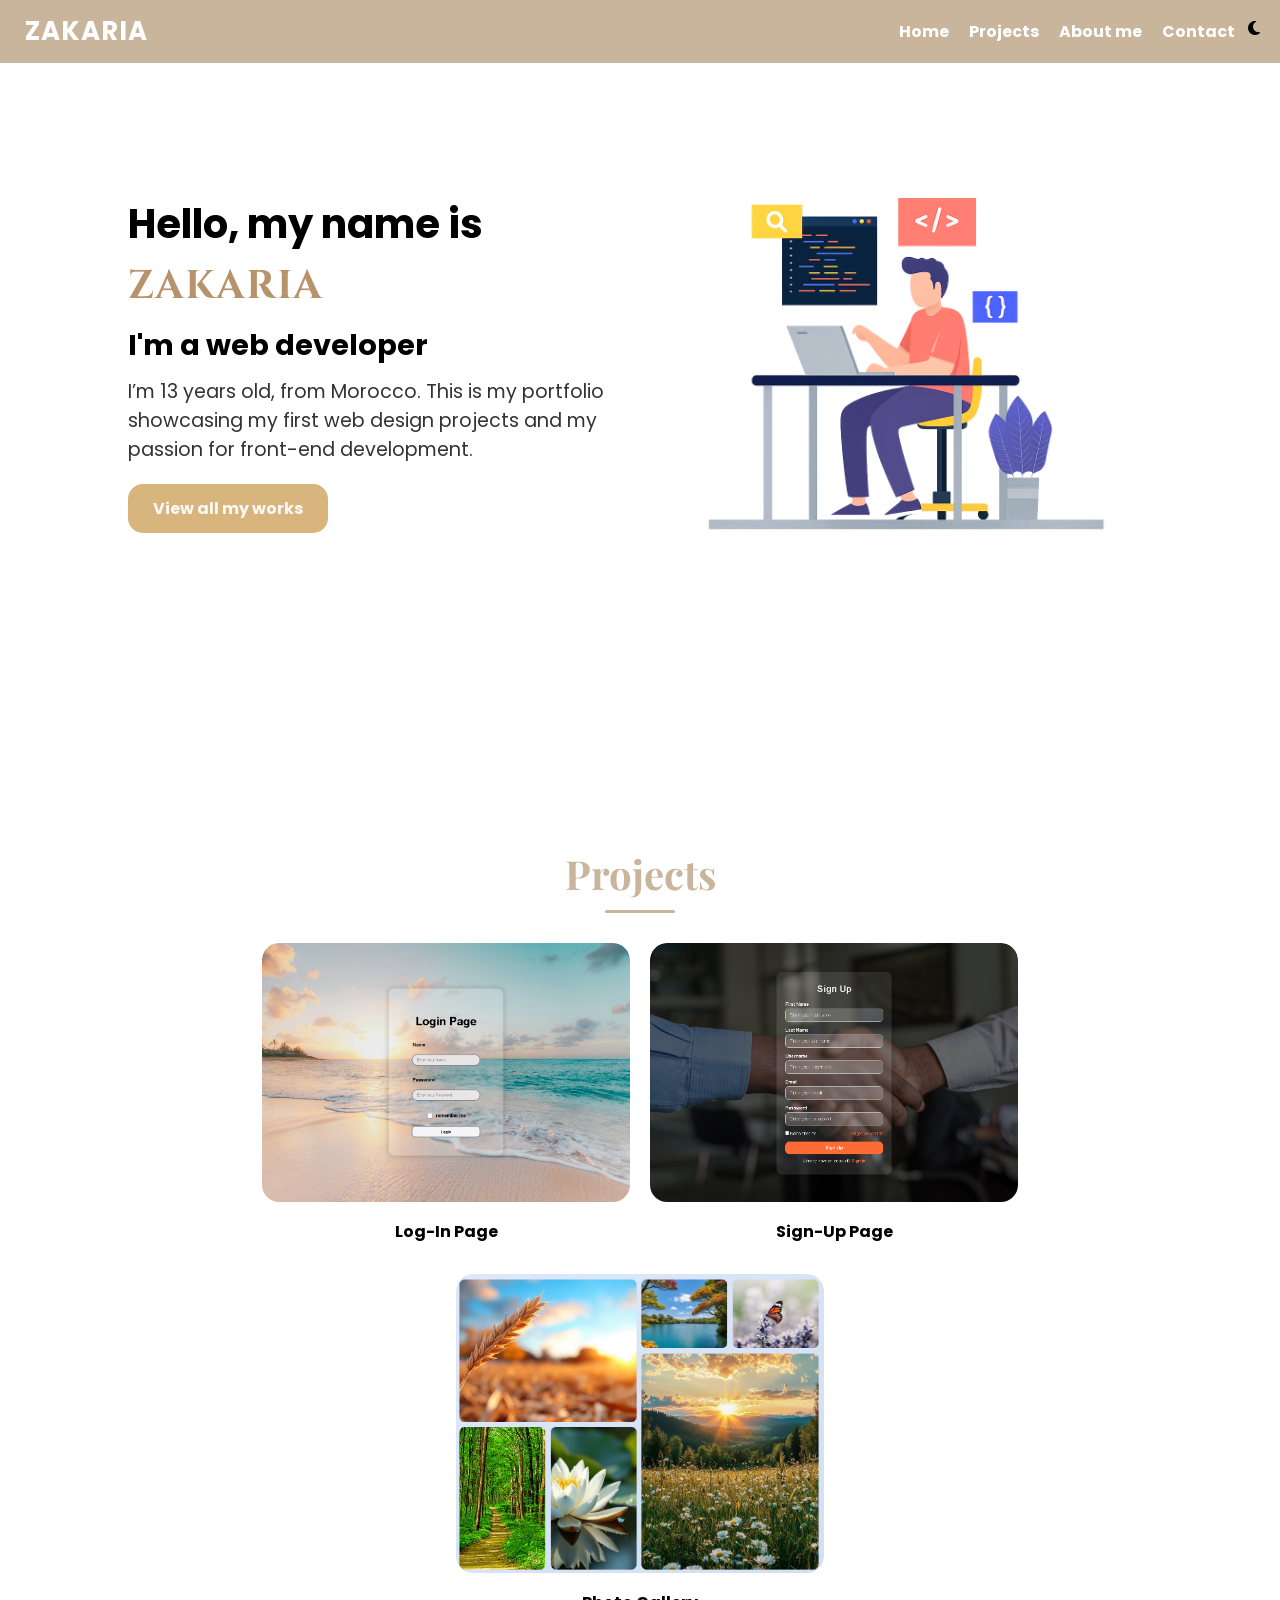
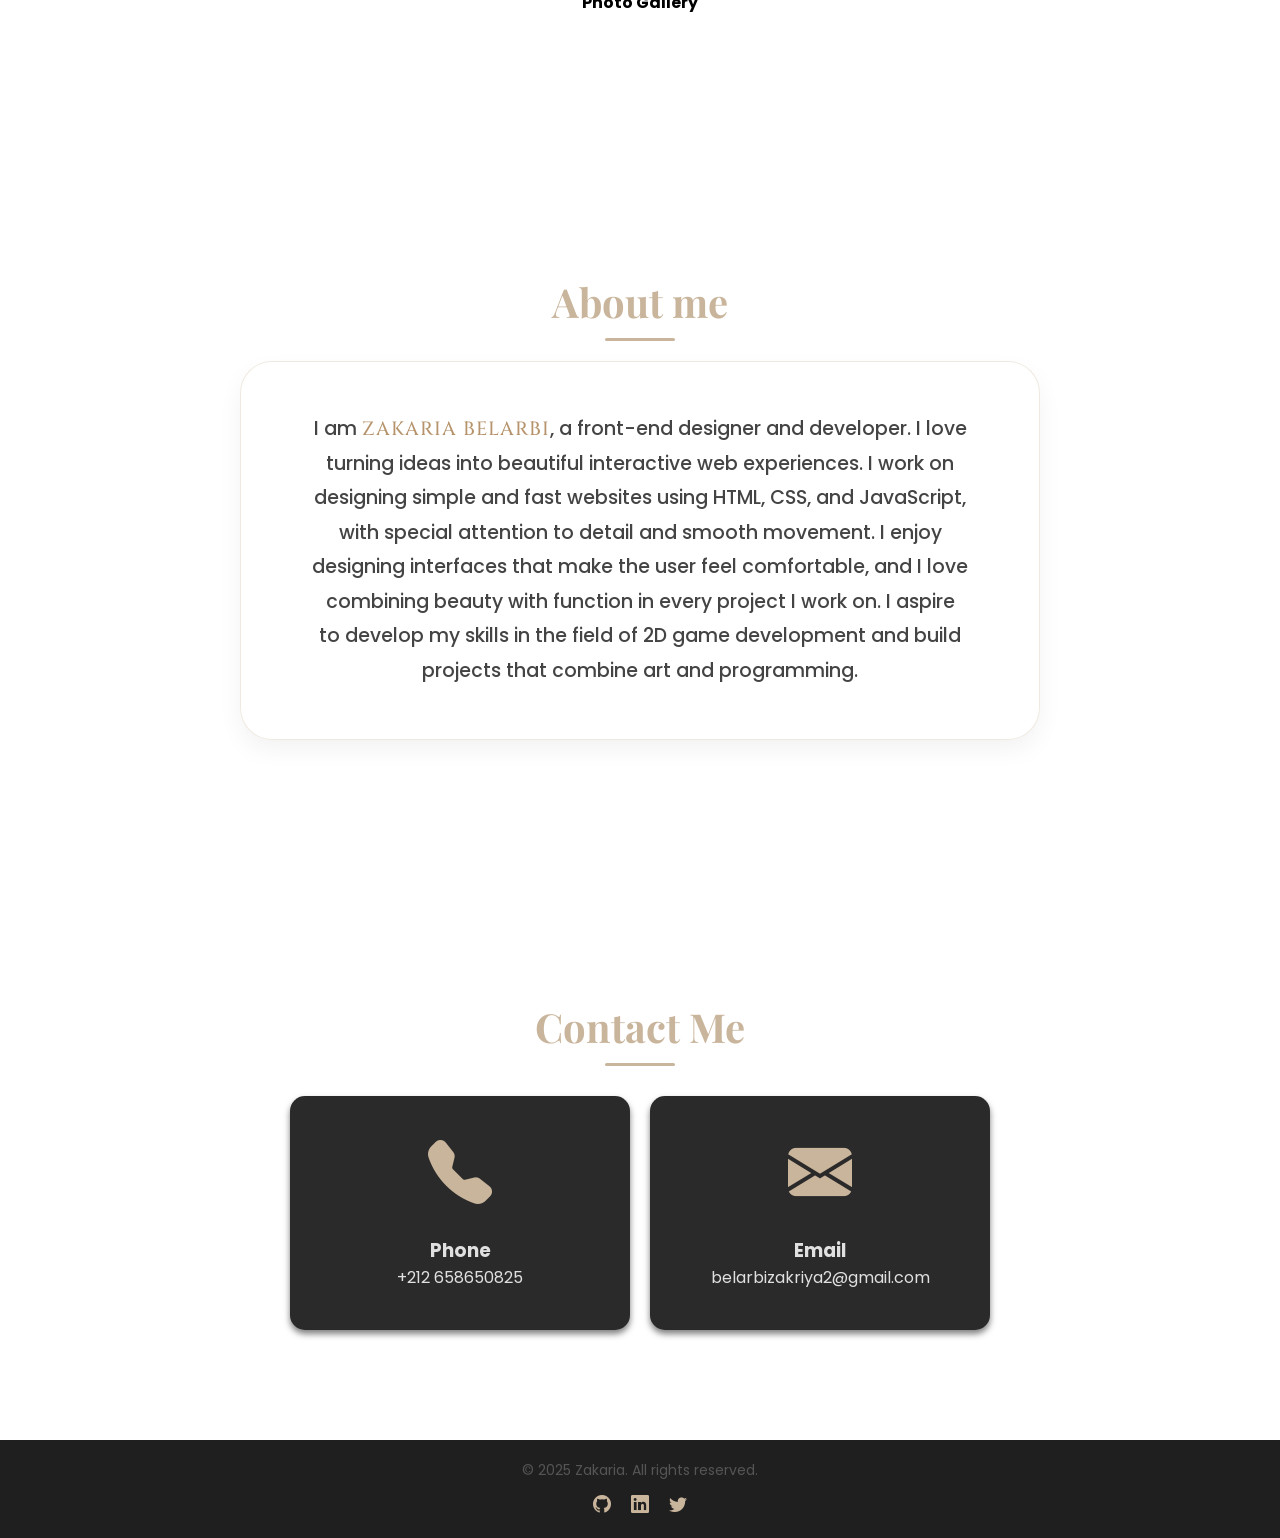
==== commit 0d603427: "Add files via upload" ====
--- a/index.html
+++ b/index.html
@@ -8,7 +8,10 @@
       name="description"
       content="Zakaria Belarbi - Front-end web developer portfolio showcasing web design projects and creative skills."
     />
-
+    <link
+      rel="stylesheet"
+      href="https://cdnjs.cloudflare.com/ajax/libs/font-awesome/6.4.0/css/all.min.css"
+    />
     <!-- Google Fonts -->
     <link
       href="https://fonts.googleapis.com/css2?family=Poppins:wght@300;400;500;600&family=Playfair+Display&family=Cinzel&display=swap"
@@ -39,6 +42,7 @@
               <li><a href="#Projects">Projects</a></li>
               <li><a href="#Aboutme">About me</a></li>
               <li><a href="#Contact">Contact</a></li>
+              <li><i class="fa fa-moon moon"></i></li>
             </ul>
           </div>
         </nav>
@@ -164,6 +168,7 @@
       const menuToggle = document.getElementById("menu-toggle");
       const navLinks = document.getElementById("nav-links");
       const navbar = document.getElementById("navbar");
+
       menuToggle.addEventListener("click", () => {
         navLinks.classList.toggle("show");
       });
@@ -171,6 +176,13 @@
       // Scroll effects
       const sections = document.querySelectorAll(".section");
       const toTop = document.getElementById("toTop");
+
+      // ========= Fix: show first section on load =========
+      window.addEventListener("load", () => {
+        sections[0].classList.add("visible");
+      });
+      // ====================================================
+
       window.addEventListener("scroll", () => {
         // Navbar scroll effect
         if (window.scrollY > 50) navbar.classList.add("scrolled");
@@ -192,6 +204,27 @@
       toTop.addEventListener("click", () =>
         window.scrollTo({ top: 0, behavior: "smooth" })
       );
+      //*dark mood
+      // اختيار العناصر
+      const moon = document.querySelector(".moon");
+      const body = document.body;
+
+      // عند الضغط على الأيقونة
+      moon.addEventListener("click", () => {
+        // تبديل الـ Dark Mode
+        body.classList.toggle("dark-mode");
+
+        // تبديل الأيقونة بين قمر وشمس
+        if (body.classList.contains("dark-mode")) {
+          moon.classList.remove("fa-moon");
+          moon.classList.add("fa-sun");
+          moon.style.color = "yellow"; 
+        } else {
+          moon.classList.remove("fa-sun");
+          moon.classList.add("fa-moon");
+          moon.style.color = "black";
+        }
+      });
     </script>
   </body>
 </html>
--- a/style.css
+++ b/style.css
@@ -365,3 +365,52 @@
     font-size: 3rem;
   }
 }
+/* الوضع العادي */
+body {
+  background-color: white;
+  color: black;
+  transition: all 0.3s ease;
+}
+
+nav {
+  background-color: #f5f5f5;
+  color: black;
+  transition: background-color 0.3s, color 0.3s;
+}
+
+section {
+  background-color: #ffffff;
+  transition: background-color 0.3s, color 0.3s;
+}
+
+/* Dark Mode */
+body.dark-mode {
+  background-color: #121212;
+  color: #e0e0e0;
+}
+
+body.dark-mode nav, footer {
+  background-color: #1f1f1f;
+  color: #ffffff;
+}
+
+body.dark-mode section {
+  background-color: #1e1e1e;
+  color: #e0e0e0;
+}
+
+.moon {
+  cursor: pointer;
+  position: fixed;
+  top: 20px;
+  right: 20px;
+  transition: color 0.3s;
+}
+body.dark-mode p {
+  color: white;
+}
+body.dark-mode .card, .Contactcard {
+  background-color: #2a2a2a;
+  color: #e0e0e0;        
+  box-shadow: 0 4px 6px rgba(0,0,0,0.5);
+}
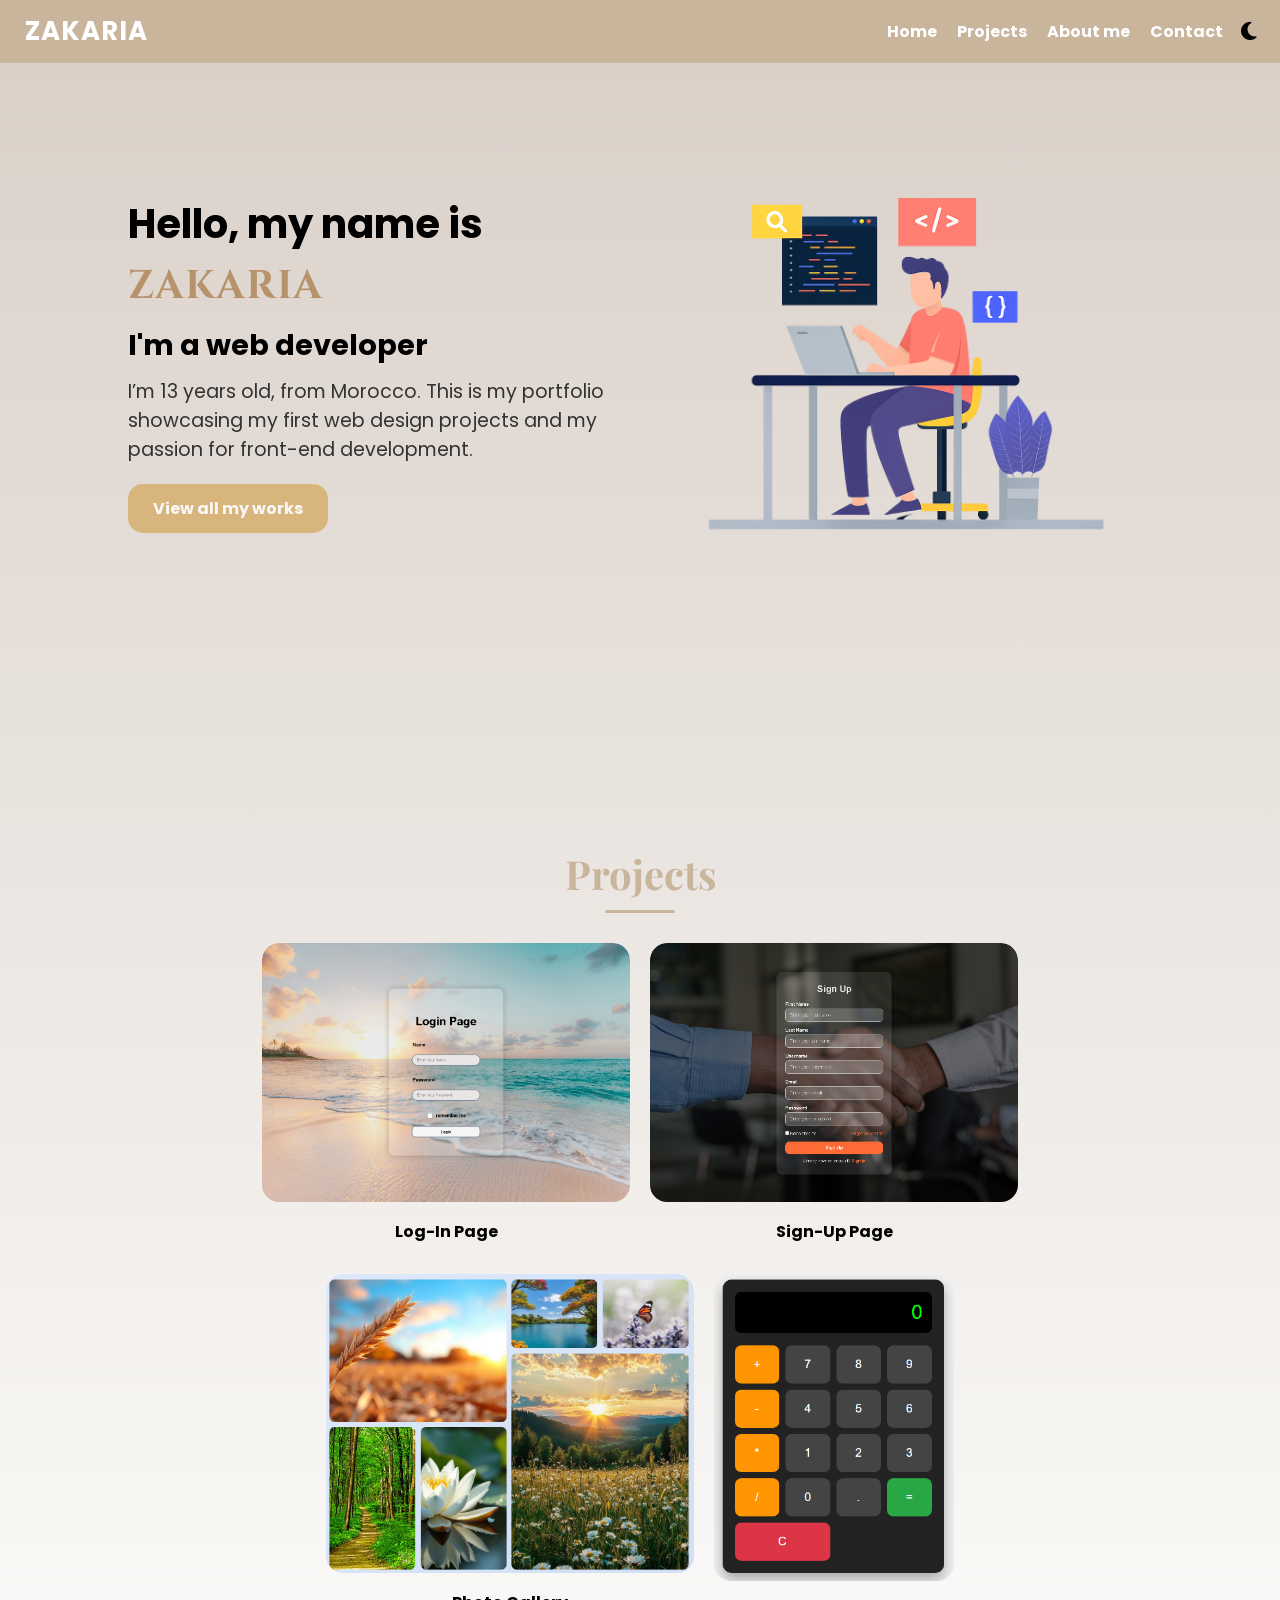
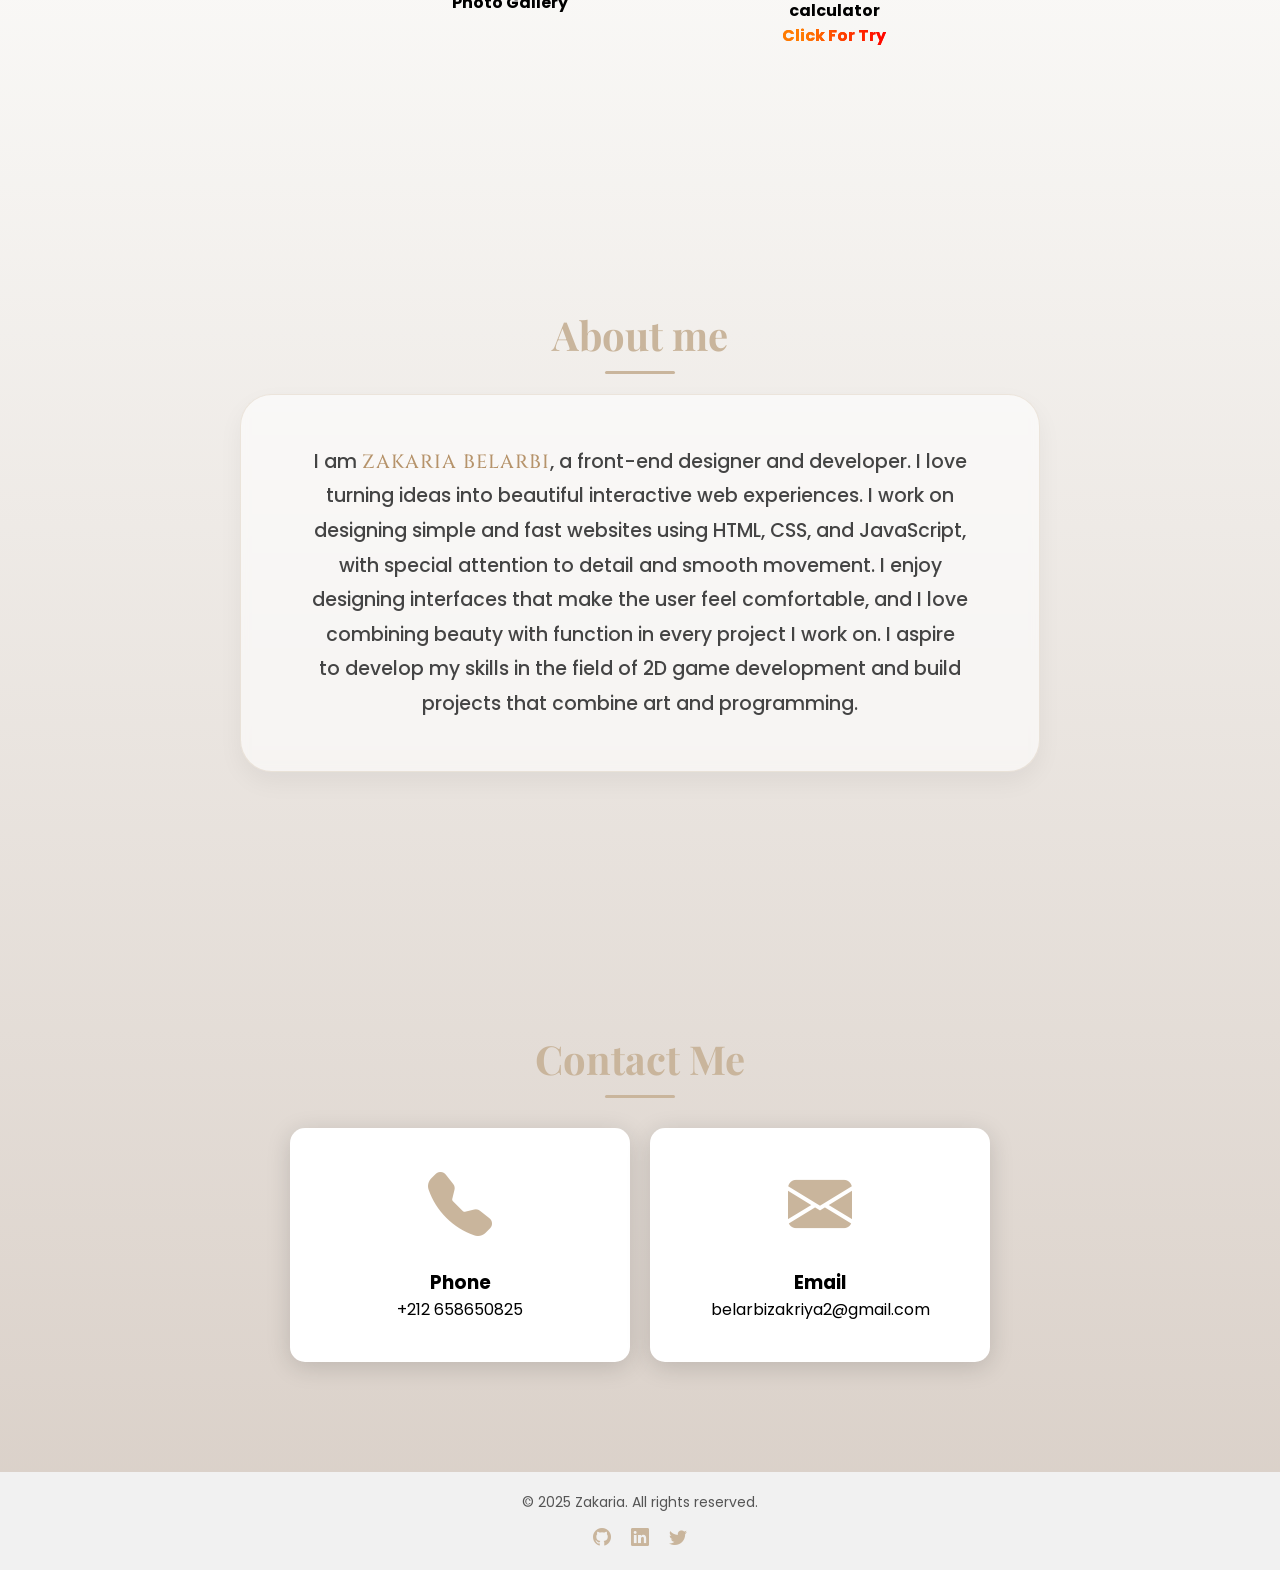
==== commit c4862733: "Add files via upload" ====
--- a/index.html
+++ b/index.html
@@ -83,6 +83,7 @@
               </div>
             </div>
           </div>
+
           <div class="card">
             <div class="img">
               <img src="nina.PNG" alt="Sign-In Page" />
@@ -91,6 +92,7 @@
               </div>
             </div>
           </div>
+
           <div class="card">
             <div class="img">
               <img src="Capt2321312ure.PNG" alt="Photo Gallery" />
@@ -99,6 +101,18 @@
               </div>
             </div>
           </div>
+
+          <!-- ========= Modified Calculator Card ========= -->
+          <div class="card calc-card">
+            <div class="img">
+              <img src="calculator.PNG" alt="Photo calculator" />
+              <div class="project-info">
+                <strong class="Project-Title">calculator</strong>
+                <p class="calculatrtxt"><a class="calculatrtxt" href="#" onclick="openFiles()">Click For Try</a></p>
+              </div>
+            </div>
+          </div>
+          <!-- ============================================ -->
         </div>
       </section>
 
@@ -158,13 +172,12 @@
         </div>
       </footer>
 
-      <!-- Scroll To Top Button -->
+      <!-- Scroll To Top -->
       <button id="toTop"><i class="bi bi-arrow-up"></i></button>
     </div>
 
     <!-- Scripts -->
     <script>
-      // Navbar toggle
       const menuToggle = document.getElementById("menu-toggle");
       const navLinks = document.getElementById("nav-links");
       const navbar = document.getElementById("navbar");
@@ -173,26 +186,20 @@
         navLinks.classList.toggle("show");
       });
 
-      // Scroll effects
       const sections = document.querySelectorAll(".section");
       const toTop = document.getElementById("toTop");
 
-      // ========= Fix: show first section on load =========
       window.addEventListener("load", () => {
         sections[0].classList.add("visible");
       });
-      // ====================================================
 
       window.addEventListener("scroll", () => {
-        // Navbar scroll effect
         if (window.scrollY > 50) navbar.classList.add("scrolled");
         else navbar.classList.remove("scrolled");
 
-        // Scroll to top button
         if (window.scrollY > 400) toTop.style.display = "block";
         else toTop.style.display = "none";
 
-        // Fade-in sections
         const triggerBottom = window.innerHeight * 0.85;
         sections.forEach((section) => {
           const sectionTop = section.getBoundingClientRect().top;
@@ -200,31 +207,31 @@
         });
       });
 
-      // Scroll to top click
       toTop.addEventListener("click", () =>
         window.scrollTo({ top: 0, behavior: "smooth" })
       );
-      //*dark mood
-      // اختيار العناصر
+
       const moon = document.querySelector(".moon");
       const body = document.body;
 
-      // عند الضغط على الأيقونة
       moon.addEventListener("click", () => {
-        // تبديل الـ Dark Mode
         body.classList.toggle("dark-mode");
 
-        // تبديل الأيقونة بين قمر وشمس
         if (body.classList.contains("dark-mode")) {
           moon.classList.remove("fa-moon");
           moon.classList.add("fa-sun");
-          moon.style.color = "yellow"; 
+          moon.style.color = "yellow";
         } else {
           moon.classList.remove("fa-sun");
           moon.classList.add("fa-moon");
           moon.style.color = "black";
         }
       });
+
+      function openFiles() {
+        window.open("calculatore.html", "_blank");
+      }
     </script>
+    <script src="calculatore.js"></script>
   </body>
 </html>
--- a/style.css
+++ b/style.css
@@ -76,6 +76,14 @@
   background: #efe9e3;
   padding: 8px 15px;
   border-radius: 8px;
+}
+.moon{
+  cursor: pointer;
+  scale: 1.3;
+  transition: 0.3s;
+}
+.moon:hover{
+  scale: 1.1;
 }
 @media (max-width: 768px) {
   .menu-toggle {
@@ -155,11 +163,28 @@
   color: #f9f8f6;
   font-weight: bold;
   border-radius: 15px;
-  transition: 0.35s;
 }
 .mainbtn:hover {
-  background-color: hsl(37, 54%, 57%);
-  transform: scale(1.1);
+  animation-name: spin;
+  animation-duration: 2s;
+  animation-iteration-count: 1;
+}
+@keyframes spin {
+  0% {
+    border-radius: 0;
+  }
+  50% {
+    transform: rotate(180deg);
+    background-color: #121212;
+    scale: -1.5;
+    border-radius: 20%;
+  }
+  75%{
+    background-color: #c9b59c;
+  }
+  100% {
+    background-color: hsl(37, 54%, 57%);
+  }
 }
 .image-content {
   flex: 1;
@@ -365,52 +390,123 @@
     font-size: 3rem;
   }
 }
-/* الوضع العادي */
-body {
-  background-color: white;
-  color: black;
-  transition: all 0.3s ease;
-}
-
-nav {
-  background-color: #f5f5f5;
-  color: black;
-  transition: background-color 0.3s, color 0.3s;
-}
-
-section {
-  background-color: #ffffff;
-  transition: background-color 0.3s, color 0.3s;
-}
-
-/* Dark Mode */
+
+/* ===== Dark Mode Full Fix ===== */
+
+@media (max-width: 768px) {
+  body.dark-mode .nav-links {
+    background: rgba(20, 20, 20, 0.95);
+    border-bottom: 1px solid rgba(255, 255, 255, 0.1);
+    backdrop-filter: blur(10px);
+  }
+
+  body.dark-mode .nav-links li a {
+    color: #e0e0e0;
+  }
+
+  body.dark-mode .nav-links li a:hover {
+    background: #333;
+    color: #fff;
+  }
+
+  body.dark-mode .menu-toggle i {
+    color: #e0e0e0;
+  }
+}
+
+/* Body */
 body.dark-mode {
   background-color: #121212;
   color: #e0e0e0;
 }
 
-body.dark-mode nav, footer {
-  background-color: #1f1f1f;
-  color: #ffffff;
-}
-
+/* Navbar */
+body.dark-mode .navbar {
+  background: #1f1f1f;
+  box-shadow: 0 2px 10px rgba(255, 255, 255, 0.05);
+}
+body.dark-mode .nav-links li a {
+  color: #e0e0e0;
+}
+body.dark-mode .nav-links li a:hover {
+  background: #333;
+  color: #fff;
+}
+
+/* Sections */
 body.dark-mode section {
-  background-color: #1e1e1e;
+  background-color: #1a1a1a;
   color: #e0e0e0;
 }
 
-.moon {
-  cursor: pointer;
-  position: fixed;
-  top: 20px;
-  right: 20px;
-  transition: color 0.3s;
-}
+/* Paragraphs */
 body.dark-mode p {
-  color: white;
-}
-body.dark-mode .card, .Contactcard {
-  background-color: #2a2a2a;
-  color: #e0e0e0;        
-  box-shadow: 0 4px 6px rgba(0,0,0,0.5);
+  color: #e0e0e0;
+}
+
+/* Project Cards */
+body.dark-mode .card {
+  background-color: #222;
+  border: 2px solid hsl(0, 0%, 0%);
+  box-shadow: 0 4px 20px rgba(255, 255, 255, 0.06);
+}
+body.dark-mode .card .img img {
+  opacity: 0.9;
+}
+
+/* Contact Cards */
+body.dark-mode .Contactcard {
+  background-color: #222;
+  border: 1px solid #333;
+  box-shadow: 0 4px 20px rgba(255, 255, 255, 0.06);
+}
+body.dark-mode .icons {
+  color: #d8b57d;
+}
+
+/* Footer */
+body.dark-mode footer {
+  background: #1f1f1f;
+  color: #e0e0e0;
+}
+body.dark-mode footer .social-icons a {
+  color: #d8b57d;
+}
+body.dark-mode footer .social-icons a:hover {
+  color: #f0c98d;
+}
+
+/* Titles */
+body.dark-mode .title {
+  color: #d8b57d;
+}
+body.dark-mode .title::after {
+  background-color: #d8b57d;
+}
+body.dark-mode .name {
+  color: #d8b57d;
+}
+
+body.dark-mode .Aboutme p {
+  color: #e0e0e0;
+}
+
+/* ===== Dark Mode About Me Fix ===== */
+body.dark-mode .Aboutme div {
+  background: rgba(30, 30, 30, 0.7);
+  border: 1px solid rgba(255, 255, 255, 0.1);
+  box-shadow: 0 10px 25px rgba(255, 255, 255, 0.05);
+  backdrop-filter: blur(6px);
+}
+
+/* ===== Calculator Card Size (Added) ===== */
+.calc-card {
+  width: 15em;
+  min-height: 20em;
+}
+.calculatrtxt{
+  background-image: linear-gradient(to right,#ff7b00 20%,red);
+  color: transparent;
+  background-clip: text;
+  font-weight: bold;
 }
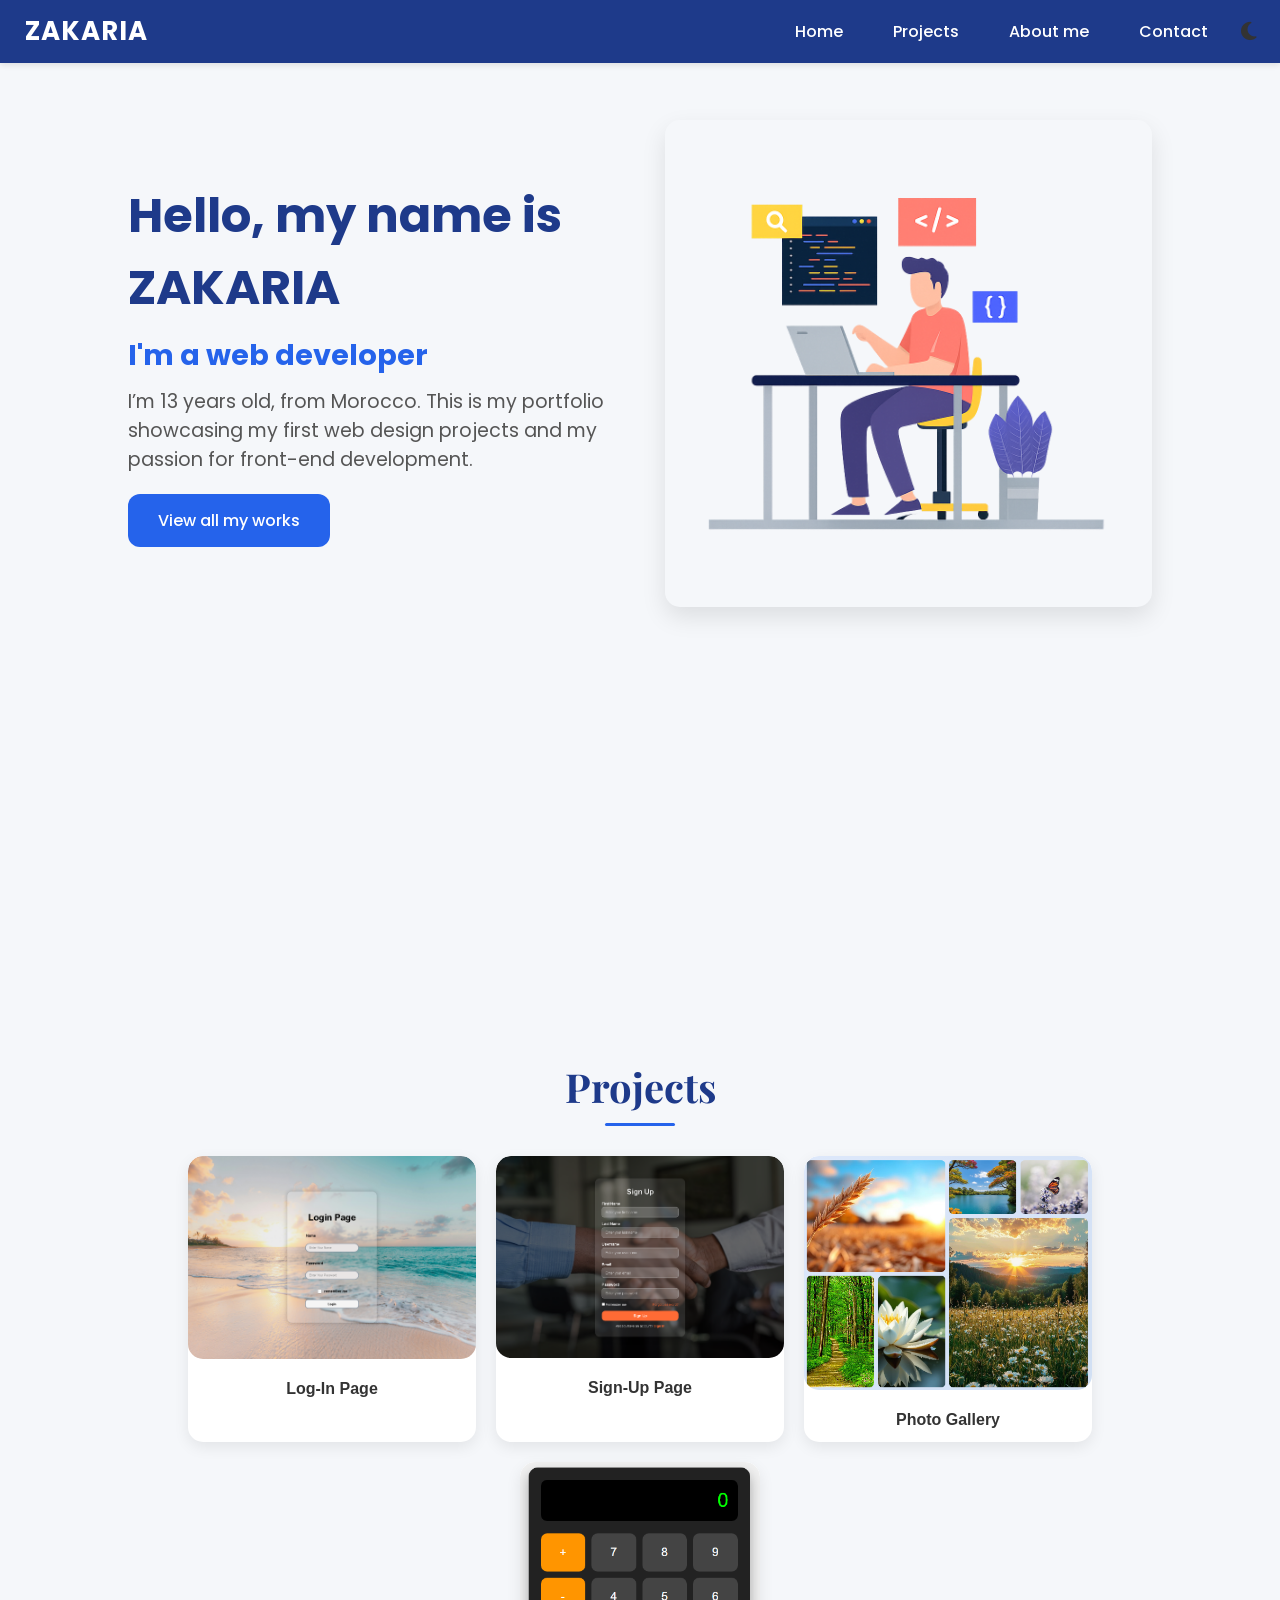
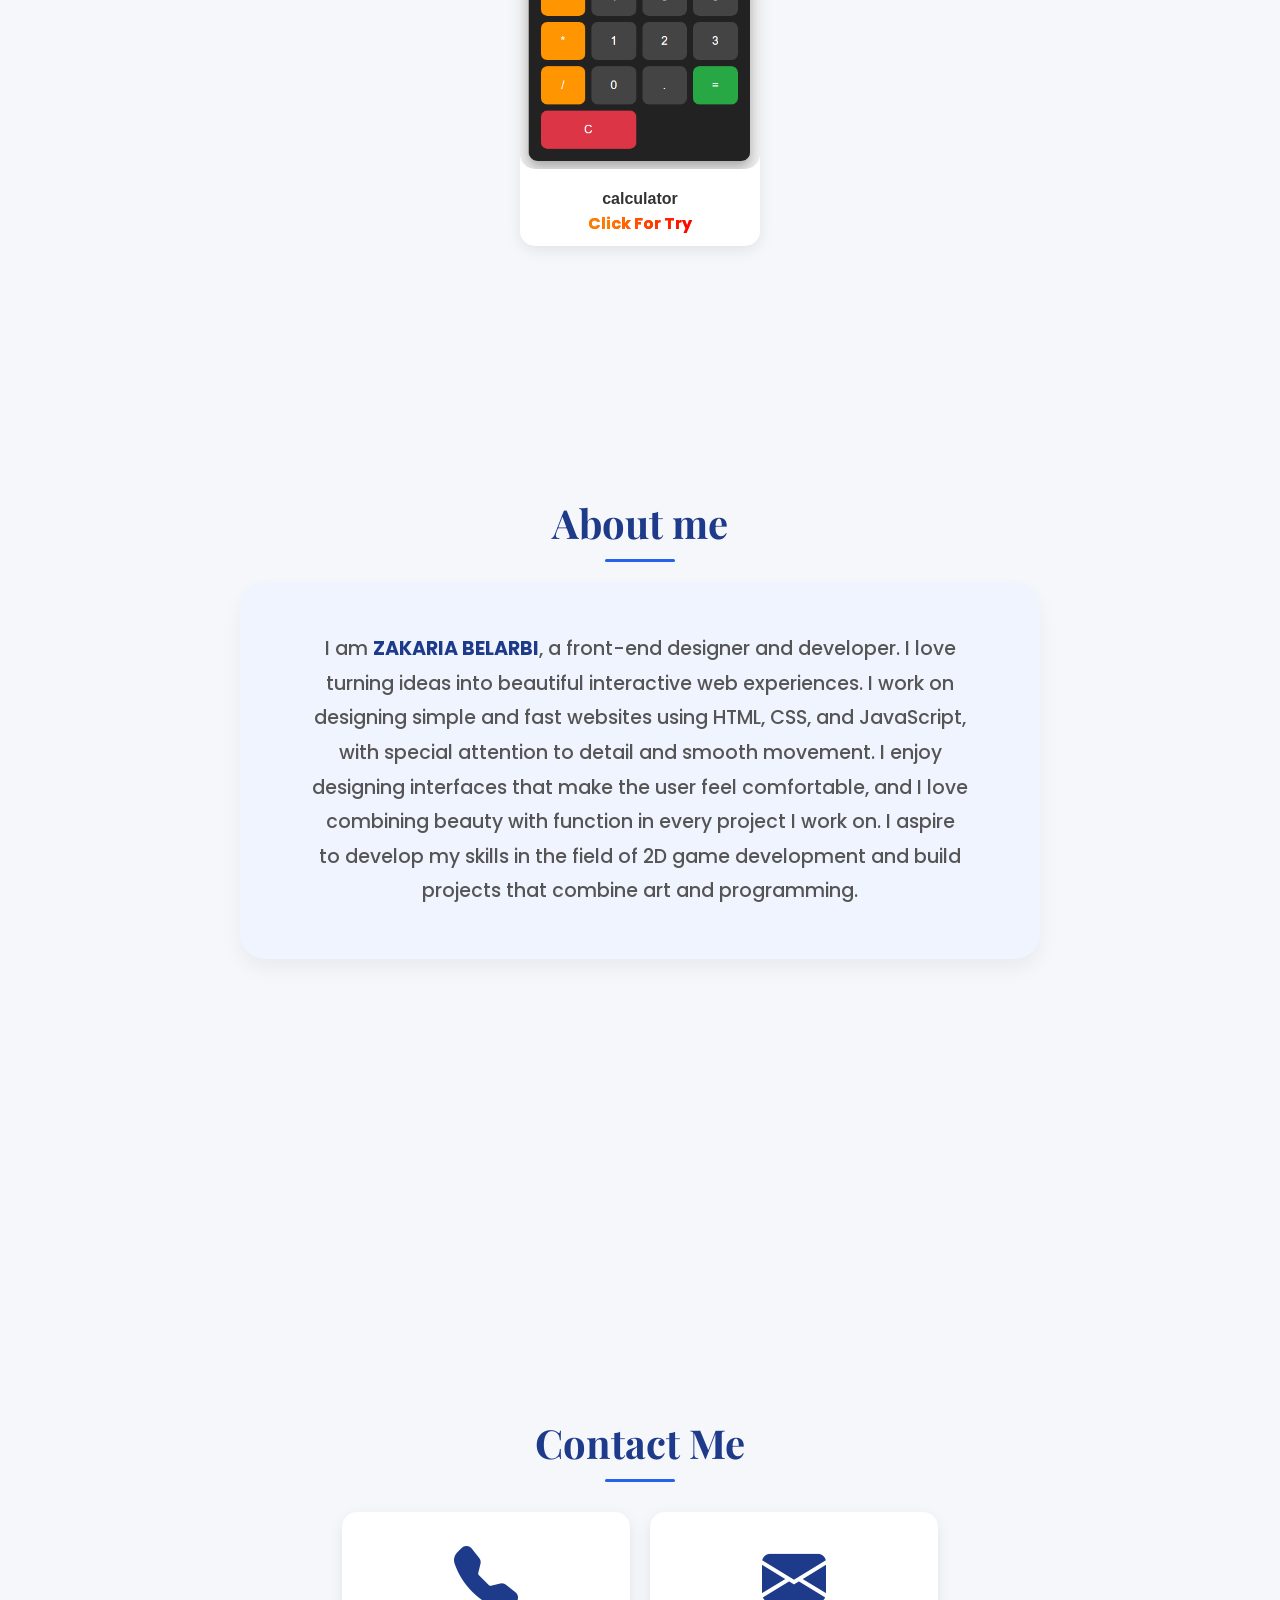
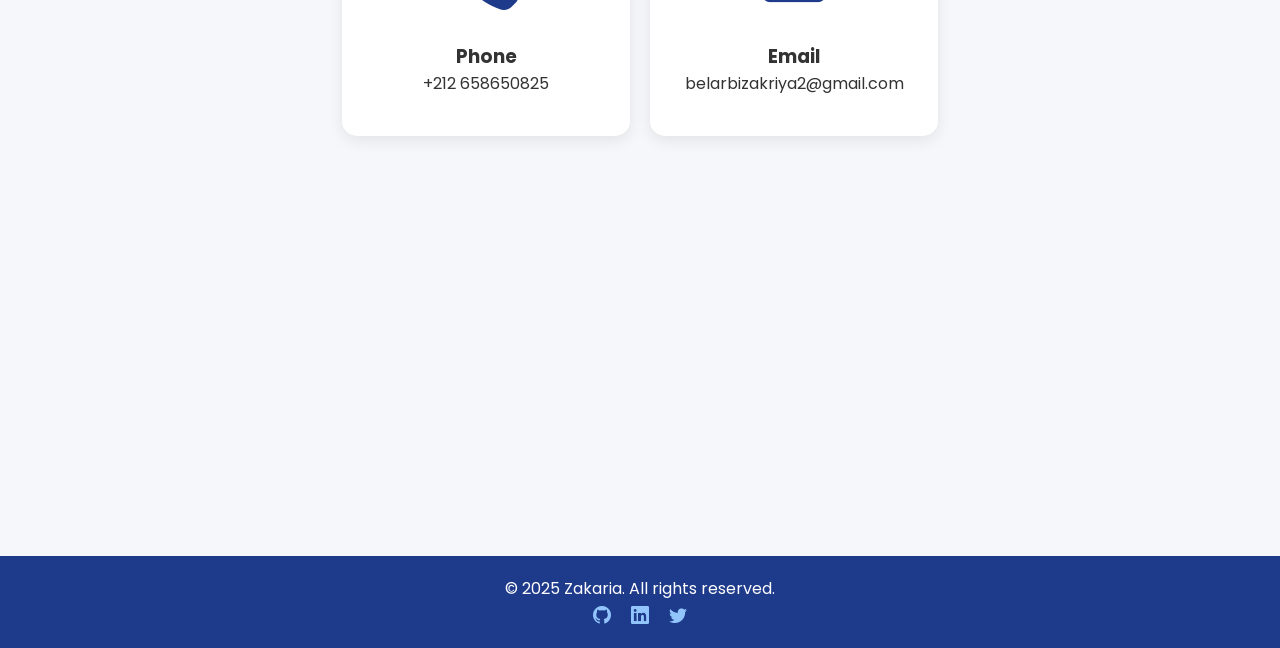
==== commit ca52a34a: "Add files via upload" ====
--- a/index.html
+++ b/index.html
@@ -1,3 +1,4 @@
+
 <!DOCTYPE html>
 <html lang="en">
   <head>
@@ -177,60 +178,8 @@
     </div>
 
     <!-- Scripts -->
-    <script>
-      const menuToggle = document.getElementById("menu-toggle");
-      const navLinks = document.getElementById("nav-links");
-      const navbar = document.getElementById("navbar");
-
-      menuToggle.addEventListener("click", () => {
-        navLinks.classList.toggle("show");
-      });
-
-      const sections = document.querySelectorAll(".section");
-      const toTop = document.getElementById("toTop");
-
-      window.addEventListener("load", () => {
-        sections[0].classList.add("visible");
-      });
-
-      window.addEventListener("scroll", () => {
-        if (window.scrollY > 50) navbar.classList.add("scrolled");
-        else navbar.classList.remove("scrolled");
-
-        if (window.scrollY > 400) toTop.style.display = "block";
-        else toTop.style.display = "none";
-
-        const triggerBottom = window.innerHeight * 0.85;
-        sections.forEach((section) => {
-          const sectionTop = section.getBoundingClientRect().top;
-          if (sectionTop < triggerBottom) section.classList.add("visible");
-        });
-      });
-
-      toTop.addEventListener("click", () =>
-        window.scrollTo({ top: 0, behavior: "smooth" })
-      );
-
-      const moon = document.querySelector(".moon");
-      const body = document.body;
-
-      moon.addEventListener("click", () => {
-        body.classList.toggle("dark-mode");
-
-        if (body.classList.contains("dark-mode")) {
-          moon.classList.remove("fa-moon");
-          moon.classList.add("fa-sun");
-          moon.style.color = "yellow";
-        } else {
-          moon.classList.remove("fa-sun");
-          moon.classList.add("fa-moon");
-          moon.style.color = "black";
-        }
-      });
-
-      function openFiles() {
-        window.open("calculatore.html", "_blank");
-      }
+    <script src="script.js">
+      
     </script>
     <script src="calculatore.js"></script>
   </body>
--- a/style.css
+++ b/style.css
@@ -1,4 +1,3 @@
-/* ================== Reset ================== */
 * {
   margin: 0;
   padding: 0;
@@ -9,32 +8,28 @@
 html {
   scroll-behavior: smooth;
 }
-
-/* ================== Body ================== */
 html,
 body {
   height: 100%;
+  background: #f5f7fa;
+  color: #333;
 }
 .bigcontainer {
   min-height: 100%;
-  display: flex;
-  flex-direction: column;
-  background: linear-gradient(#d9cfc7, #f9f8f6, #d9cfc7);
-}
-
-/* ================== Navbar ================== */
+  display: block;
+}
 .navbar {
-  background: #c9b59c;
+  background: #1e3a8a;
   position: fixed;
   top: 0;
   left: 0;
   width: 100%;
   z-index: 999;
   transition: 0.3s;
+  box-shadow: 0 2px 6px rgba(0, 0, 0, 0.1);
 }
 .navbar.scrolled {
-  background: rgba(201, 181, 156, 0.95);
-  box-shadow: 0 2px 15px rgba(0, 0, 0, 0.15);
+  background: rgba(30, 58, 138, 0.95);
   backdrop-filter: blur(6px);
 }
 .nav-container {
@@ -68,21 +63,21 @@
 }
 .nav-links li a {
   color: white;
-  font-weight: bold;
-  transition: 0.3s;
-}
-.nav-links li a:hover {
-  color: #333;
-  background: #efe9e3;
+  font-weight: 500;
   padding: 8px 15px;
   border-radius: 8px;
-}
-.moon{
+  transition: 0.3s;
+}
+.nav-links li a:hover {
+  background: #93c5fd;
+  color: #1e3a8a;
+}
+.moon {
   cursor: pointer;
   scale: 1.3;
   transition: 0.3s;
 }
-.moon:hover{
+.moon:hover {
   scale: 1.1;
 }
 @media (max-width: 768px) {
@@ -93,7 +88,7 @@
     position: absolute;
     top: 65px;
     right: 0;
-    background: rgba(201, 181, 156, 0.95);
+    background: rgba(30, 58, 138, 0.95);
     width: 100%;
     flex-direction: column;
     align-items: center;
@@ -118,21 +113,17 @@
     }
   }
 }
-
-/* ================== Sections ================== */
 .section {
   padding: 120px 10% 80px;
-  flex: 1;
+  min-height: 100vh;
   opacity: 0;
   transform: translateY(50px);
   transition: all 0.8s ease-out;
 }
-section.visible {
+.section.visible {
   opacity: 1;
   transform: translateY(0);
 }
-
-/* ================== Hero ================== */
 .texteandacc {
   display: flex;
   justify-content: space-between;
@@ -145,46 +136,31 @@
   min-width: 280px;
 }
 .text-content h1 {
-  font-size: 2.5rem;
+  font-size: 3rem;
+  color: #1e3a8a;
 }
 .text-content h3 {
   font-size: 1.8rem;
   margin: 10px 0;
+  color: #2563eb;
 }
 .text-content p {
   font-size: 1.2rem;
   margin-bottom: 20px;
-  color: #333;
+  color: #555;
 }
 .mainbtn {
   display: inline-block;
-  padding: 12px 25px;
-  background-color: #d8b57d;
-  color: #f9f8f6;
-  font-weight: bold;
-  border-radius: 15px;
+  padding: 14px 30px;
+  background-color: #2563eb;
+  color: white;
+  font-weight: 500;
+  border-radius: 12px;
+  transition: 0.3s;
 }
 .mainbtn:hover {
-  animation-name: spin;
-  animation-duration: 2s;
-  animation-iteration-count: 1;
-}
-@keyframes spin {
-  0% {
-    border-radius: 0;
-  }
-  50% {
-    transform: rotate(180deg);
-    background-color: #121212;
-    scale: -1.5;
-    border-radius: 20%;
-  }
-  75%{
-    background-color: #c9b59c;
-  }
-  100% {
-    background-color: hsl(37, 54%, 57%);
-  }
+  background-color: #1e40af;
+  transform: scale(1.05);
 }
 .image-content {
   flex: 1;
@@ -195,12 +171,11 @@
   max-width: 500px;
   width: 100%;
   border-radius: 15px;
-}
-
-/* ================== Titles ================== */
+  box-shadow: 0 10px 25px rgba(0, 0, 0, 0.1);
+}
 .title {
   font-family: "Playfair Display", serif;
-  color: #c9b59c;
+  color: #1e3a8a;
   font-size: 2.5rem;
   margin-top: 40px;
   margin-bottom: 20px;
@@ -212,13 +187,12 @@
   display: block;
   width: 70px;
   height: 3px;
-  background-color: #c9b59c;
+  background-color: #2563eb;
   margin: 10px auto 0;
   border-radius: 2px;
 }
-
-/* ================== Projects ================== */
-.content {
+.content,
+.Contactsection {
   display: flex;
   justify-content: center;
   flex-wrap: wrap;
@@ -226,130 +200,113 @@
   margin: 30px 0;
 }
 .card {
-  border: none;
+  background: white;
+  width: 18em;
   min-height: 14em;
-  width: 23em;
+  border-radius: 15px;
   overflow: hidden;
-  border-radius: 17px;
-  transition: 0.7s ease;
+  box-shadow: 0 5px 15px rgba(0, 0, 0, 0.08);
+  transition: 0.4s;
 }
 .card:hover {
   transform: scale(1.05);
+  box-shadow: 0 10px 20px rgba(0, 0, 0, 0.15);
 }
 .card .img img {
   width: 100%;
-  border-radius: 17px;
+  border-radius: 15px;
 }
 .Project-Title {
   margin: 10px;
   padding: 10px;
+  font-weight: 600;
+  text-align: center;
+}
+.calc-card {
+  width: 15em;
+  min-height: 20em;
+}
+.calculatrtxt {
+  background-image: linear-gradient(to right, #ff7b00 20%, red);
+  color: transparent;
+  background-clip: text;
   font-weight: bold;
-  text-align: center;
-}
-
-/* ================== About Me ================== */
+}
+.Contactcard {
+  background: white;
+  width: 18em;
+  min-height: 14em;
+  border-radius: 15px;
+  box-shadow: 0 5px 15px rgba(0, 0, 0, 0.08);
+  padding: 20px;
+  transition: 0.4s;
+}
+.Contactcard:hover {
+  transform: scale(1.05);
+  box-shadow: 0 10px 20px rgba(0, 0, 0, 0.15);
+}
+.icons {
+  font-size: 4rem;
+  color: #1e3a8a;
+  text-align: center;
+  margin-bottom: 10px;
+  transition: 0.3s;
+}
+.icons i:hover {
+  transform: rotate(10deg) scale(1.2);
+  color: #2563eb;
+}
+.project-info {
+  text-align: center;
+  margin: 5px;
+  padding: 5px;
+}
 .Aboutme {
   padding: 100px 10%;
   text-align: center;
-  color: #333;
 }
 .Aboutme div {
   max-width: 800px;
   margin: 0 auto;
-  background: rgba(255, 255, 255, 0.6);
-  border: 1px solid rgba(201, 181, 156, 0.3);
-  border-radius: 2rem;
+  background: #f0f4ff;
+  border-radius: 25px;
   padding: 50px;
-  box-shadow: 0 10px 25px rgba(0, 0, 0, 0.05);
-  backdrop-filter: blur(5px);
+  box-shadow: 0 10px 20px rgba(0, 0, 0, 0.05);
 }
 .Aboutme p {
-  font-family: "Poppins", sans-serif;
   font-weight: 500;
   font-size: 1.2rem;
   line-height: 1.8;
-  color: #444;
+  color: #555;
 }
 .name {
-  font-family: "Cinzel", serif;
-  color: #b6936b;
-  letter-spacing: 1px;
-  display: inline-block;
-  animation: fadeName 2.5s ease-in-out infinite alternate;
-}
-@keyframes fadeName {
-  from {
-    opacity: 0.6;
-  }
-  to {
-    opacity: 1;
-  }
-}
-
-/* ================== Contact ================== */
-.Contactcard {
-  background-color: white;
-  width: 21.25em;
-  box-shadow: 0 5px 25px rgba(0, 0, 0, 0.15);
-  border-radius: 15px;
-  padding: 30px;
-  transition: 0.7s ease;
-}
-.Contactcard:hover {
-  transform: scale(1.05);
-}
-.icons {
-  font-size: 4rem;
-  color: #c9b59c;
-  text-align: center;
-  margin-bottom: 10px;
-  transition: 0.3s;
-}
-.icons i:hover {
-  transform: rotate(10deg) scale(1.2);
-  color: #8b6b3b;
-}
-.project-info {
-  text-align: center;
-  margin: 5px;
-  padding: 5px;
-}
-
-/* ================== Footer ================== */
+  color: #1e3a8a;
+  font-weight: 700;
+}
 footer {
-  background-color: #f1f1f1;
+  background-color: #1e3a8a;
   padding: 20px 0;
   text-align: center;
-  margin-top: auto;
-}
-footer p {
-  margin: 0;
-  font-size: 14px;
-  color: #555;
-}
-footer .social-icons {
-  margin-top: 10px;
+  color: white;
 }
 footer .social-icons a {
+  color: #93c5fd;
   margin: 0 8px;
-  color: #c9b59c;
   font-size: 18px;
   transition: 0.3s;
 }
 footer .social-icons a:hover {
-  color: #8b6b3b;
+  color: #fff;
   transform: scale(1.2);
 }
-
-/* ================== Scroll to Top ================== */
 #toTop {
   position: fixed;
   bottom: 30px;
   right: 30px;
-  background: #c9b59c;
+  background: #2563eb;
   color: white;
   border: none;
-  padding: 10px 15px;
+  padding: 12px 16px;
   border-radius: 50%;
   font-size: 20px;
   cursor: pointer;
@@ -357,156 +314,34 @@
   transition: 0.3s;
 }
 #toTop:hover {
-  background: #8b6b3b;
-}
-
-/* ================== Responsive ================== */
-@media (max-width: 1024px) {
-  .texteandacc {
-    flex-direction: column-reverse;
-    text-align: center;
-  }
-  .card,
-  .Contactcard {
-    width: 90%;
-    margin: 10px 0;
-  }
-  .text-content h1 {
-    font-size: 2rem;
-  }
-  .text-content h3 {
-    font-size: 1.5rem;
-  }
-  .text-content p {
-    font-size: 1rem;
-  }
-}
-@media (max-width: 600px) {
-  .mainbtn {
-    padding: 10px 20px;
-    font-size: 14px;
-  }
-  .icons {
-    font-size: 3rem;
-  }
-}
-
-/* ===== Dark Mode Full Fix ===== */
-
-@media (max-width: 768px) {
-  body.dark-mode .nav-links {
-    background: rgba(20, 20, 20, 0.95);
-    border-bottom: 1px solid rgba(255, 255, 255, 0.1);
-    backdrop-filter: blur(10px);
-  }
-
-  body.dark-mode .nav-links li a {
-    color: #e0e0e0;
-  }
-
-  body.dark-mode .nav-links li a:hover {
-    background: #333;
-    color: #fff;
-  }
-
-  body.dark-mode .menu-toggle i {
-    color: #e0e0e0;
-  }
-}
-
-/* Body */
+  background: #1e40af;
+}
 body.dark-mode {
-  background-color: #121212;
-  color: #e0e0e0;
-}
-
-/* Navbar */
+  background-color: #0f172a;
+  color: #cbd5e1;
+}
 body.dark-mode .navbar {
-  background: #1f1f1f;
-  box-shadow: 0 2px 10px rgba(255, 255, 255, 0.05);
+  background: #1e40af;
 }
 body.dark-mode .nav-links li a {
-  color: #e0e0e0;
+  color: #e0f2fe;
 }
 body.dark-mode .nav-links li a:hover {
-  background: #333;
-  color: #fff;
-}
-
-/* Sections */
+  background: #2563eb;
+  color: white;
+}
 body.dark-mode section {
-  background-color: #1a1a1a;
-  color: #e0e0e0;
-}
-
-/* Paragraphs */
-body.dark-mode p {
-  color: #e0e0e0;
-}
-
-/* Project Cards */
-body.dark-mode .card {
-  background-color: #222;
-  border: 2px solid hsl(0, 0%, 0%);
-  box-shadow: 0 4px 20px rgba(255, 255, 255, 0.06);
-}
-body.dark-mode .card .img img {
-  opacity: 0.9;
-}
-
-/* Contact Cards */
+  background-color: #1e293b;
+  color: #cbd5e1;
+}
+body.dark-mode .card,
 body.dark-mode .Contactcard {
-  background-color: #222;
-  border: 1px solid #333;
-  box-shadow: 0 4px 20px rgba(255, 255, 255, 0.06);
-}
-body.dark-mode .icons {
-  color: #d8b57d;
-}
-
-/* Footer */
+  background-color: #334155;
+  box-shadow: 0 10px 20px rgba(0, 0, 0, 0.3);
+}
 body.dark-mode footer {
-  background: #1f1f1f;
-  color: #e0e0e0;
+  background: #1e40af;
 }
 body.dark-mode footer .social-icons a {
-  color: #d8b57d;
-}
-body.dark-mode footer .social-icons a:hover {
-  color: #f0c98d;
-}
-
-/* Titles */
-body.dark-mode .title {
-  color: #d8b57d;
-}
-body.dark-mode .title::after {
-  background-color: #d8b57d;
-}
-body.dark-mode .name {
-  color: #d8b57d;
-}
-
-body.dark-mode .Aboutme p {
-  color: #e0e0e0;
-}
-
-/* ===== Dark Mode About Me Fix ===== */
-body.dark-mode .Aboutme div {
-  background: rgba(30, 30, 30, 0.7);
-  border: 1px solid rgba(255, 255, 255, 0.1);
-  box-shadow: 0 10px 25px rgba(255, 255, 255, 0.05);
-  backdrop-filter: blur(6px);
-}
-
-/* ===== Calculator Card Size (Added) ===== */
-.calc-card {
-  width: 15em;
-  min-height: 20em;
-}
-.calculatrtxt{
-  background-image: linear-gradient(to right,#ff7b00 20%,red);
-  color: transparent;
-  background-clip: text;
-  font-weight: bold;
-}+  color: #93c5fd;
+}
